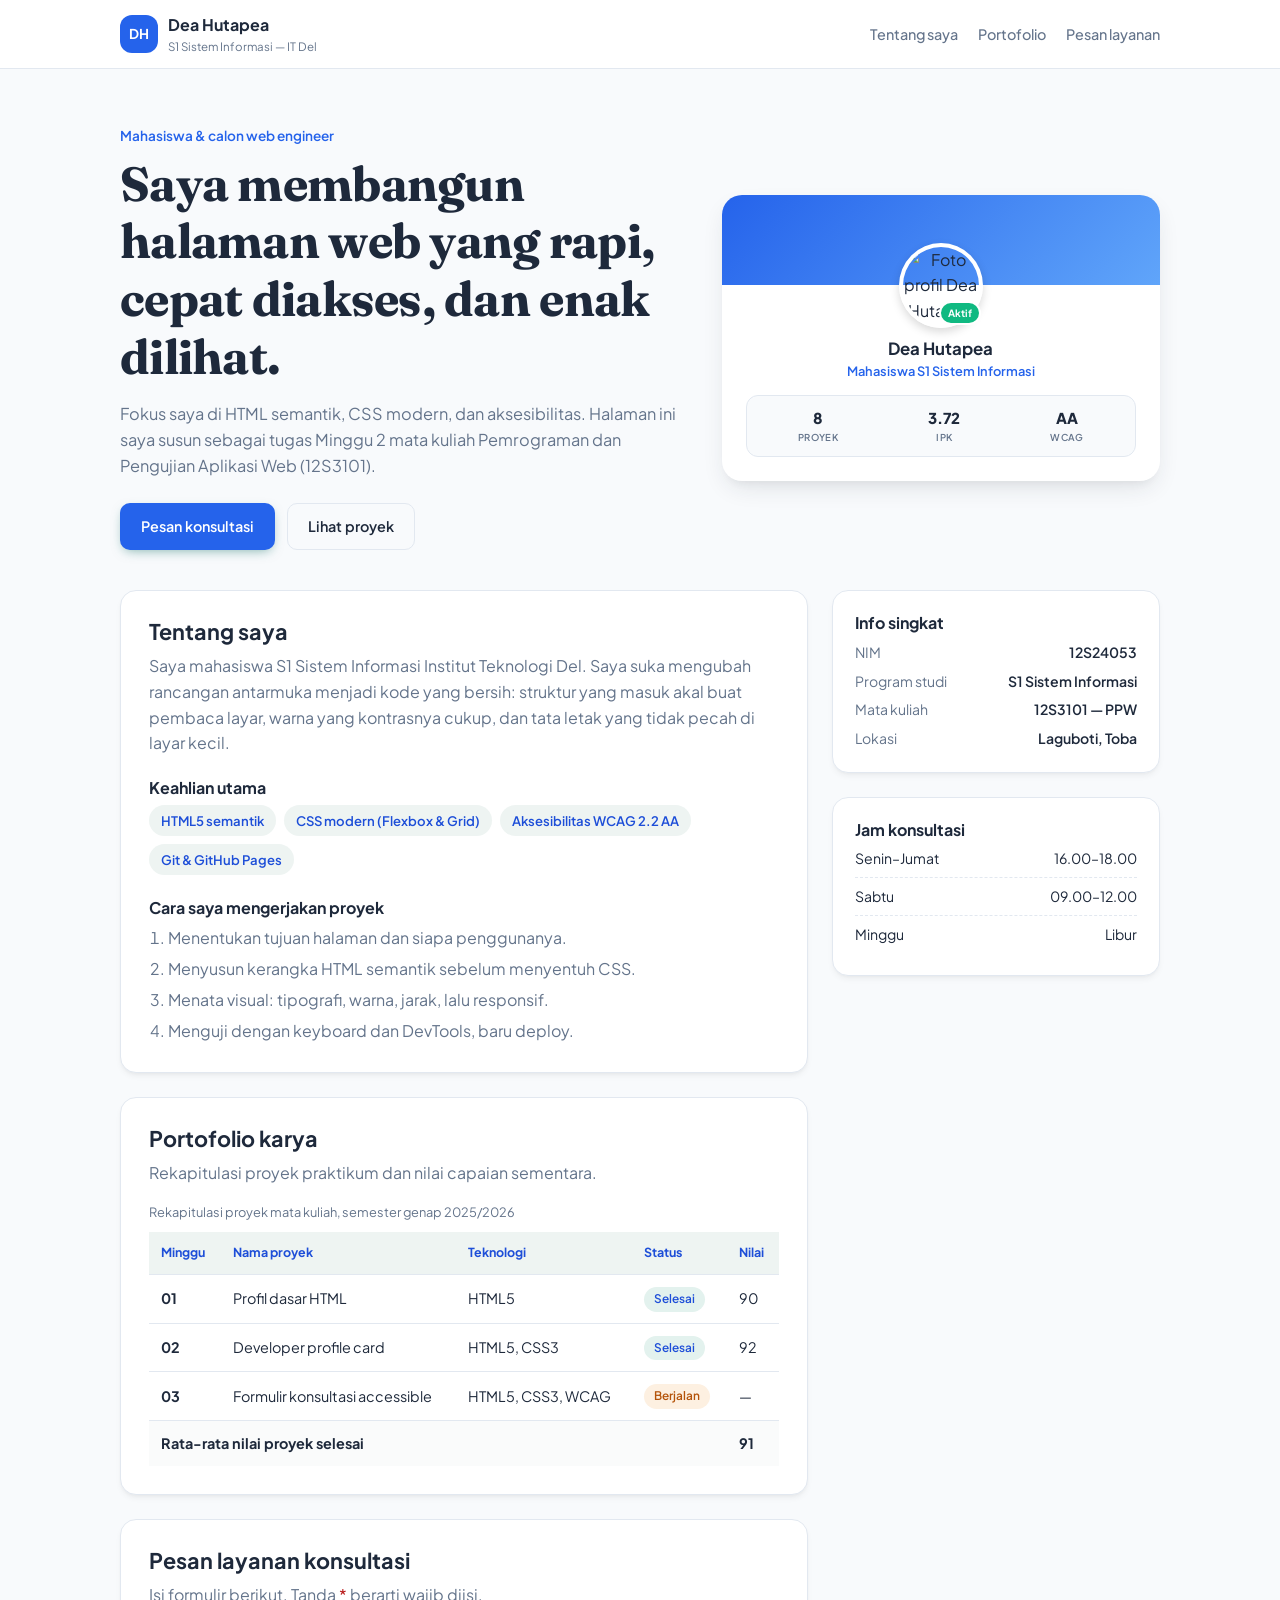
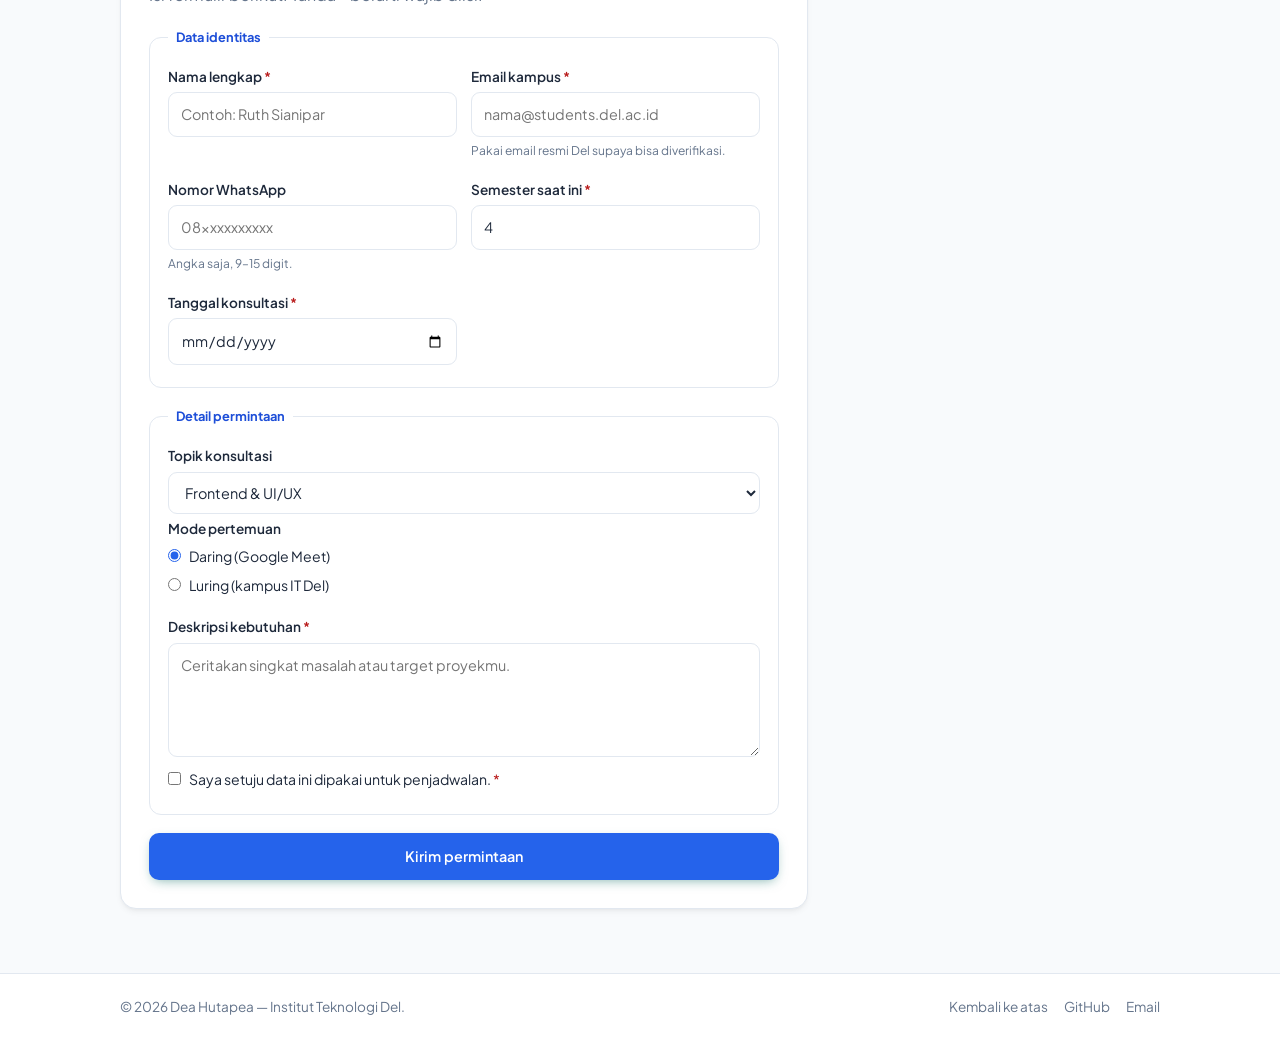
==== index.html @ b016f10c "feat: complete week 2 html5 and modern css assignment" ====
<!DOCTYPE html>
<html lang="id">
<head>
  <meta charset="UTF-8">
  <meta name="viewport" content="width=device-width, initial-scale=1.0">
  <title>Portofolio — [Nama Kamu] | Pemrograman & Pengujian Aplikasi Web</title>
  <meta name="description" content="Halaman portofolio akademik mahasiswa Institut Teknologi Del: profil, rekap proyek, keahlian, dan formulir pemesanan layanan konsultasi web.">
  <link rel="preconnect" href="https://fonts.googleapis.com">
  <link rel="preconnect" href="https://fonts.gstatic.com" crossorigin>
  <link rel="stylesheet" href="https://fonts.googleapis.com/css2?family=Fraunces:opsz,wght@9..144,600;9..144,700&family=Plus+Jakarta+Sans:wght@400;500;600;700&display=swap">
  <link rel="stylesheet" href="style.css">
</head>
<body>

  <!-- ============ HEADER: logo + navigasi ============ -->
  <header class="site-header">
    <div class="wrap header-inner">
      <a class="brand" href="#beranda">
        <span class="brand-mark" aria-hidden="true">DH</span>
        <span class="brand-text">
          <strong>Dea Hutapea</strong>
          <small>S1 Sistem Informasi — IT Del</small>
        </span>
      </a>

      <nav class="site-nav" aria-label="Navigasi utama">
        <ul>
          <li><a href="#tentang">Tentang saya</a></li>
          <li><a href="#portofolio">Portofolio</a></li>
          <li><a href="#layanan">Pesan layanan</a></li>
        </ul>
      </nav>
    </div>
  </header>

  <!-- ============ MAIN: hanya boleh ada satu di satu dokumen ============ -->
  <main id="beranda">

    <!-- ---------- Hero: teks + kartu profil (banner & avatar gaya Lab 1) ---------- -->
    <section class="hero wrap" aria-labelledby="judul-hero">
      <div class="hero-grid">

        <div class="hero-copy">
          <p class="hero-kicker">Mahasiswa &amp; calon web engineer</p>
          <h1 id="judul-hero">Saya membangun halaman web yang rapi, cepat diakses, dan enak dilihat.</h1>
          <p class="hero-lead">
            Fokus saya di HTML semantik, CSS modern, dan aksesibilitas. Halaman ini saya susun
            sebagai tugas Minggu 2 mata kuliah Pemrograman dan Pengujian Aplikasi Web (12S3101).
          </p>
          <div class="hero-actions">
            <a class="btn btn-primary" href="#layanan">Pesan konsultasi</a>
            <a class="btn btn-ghost" href="#portofolio">Lihat proyek</a>
          </div>
        </div>

        <article class="profile-card" aria-label="Kartu profil singkat">
          <div class="card-header-banner"></div>
          <div class="card-body">
            <div class="avatar-container">
              <img src="https://images.unsplash.com/photo-1534528741775-53994a69daeb?w=240&auto=format&fit=crop"
                   alt="Foto profil Dea Hutapea" class="avatar-img">
              <span class="status-badge">Aktif</span>
            </div>
            <h2 class="profile-name">Dea Hutapea</h2>
            <p class="profile-role">Mahasiswa S1 Sistem Informasi</p>

            <div class="profile-stats">
              <div class="stat-item"><span class="stat-val">8</span><span class="stat-lbl">Proyek</span></div>
              <div class="stat-item"><span class="stat-val">3.72</span><span class="stat-lbl">IPK</span></div>
              <div class="stat-item"><span class="stat-val">AA</span><span class="stat-lbl">WCAG</span></div>
            </div>
          </div>
        </article>

      </div>
    </section>

    <div class="wrap layout">

      <!-- kolom kiri: konten utama -->
      <div class="col-main">

        <!-- ---------- SECTION 1: Tentang saya ---------- -->
        <section id="tentang" class="card" aria-labelledby="judul-tentang">
          <h2 id="judul-tentang">Tentang saya</h2>
          <p>
            Saya mahasiswa S1 Sistem Informasi Institut Teknologi Del. Saya suka mengubah
            rancangan antarmuka menjadi kode yang bersih: struktur yang masuk akal buat
            pembaca layar, warna yang kontrasnya cukup, dan tata letak yang tidak pecah di layar kecil.
          </p>

          <!-- HTML List jenis 1: unordered list -->
          <h3>Keahlian utama</h3>
          <ul class="tag-list">
            <li>HTML5 semantik</li>
            <li>CSS modern (Flexbox &amp; Grid)</li>
            <li>Aksesibilitas WCAG 2.2 AA</li>
            <li>Git &amp; GitHub Pages</li>
          </ul>

          <!-- HTML List jenis 2: ordered list (urutan langkah = memang berurutan) -->
          <h3>Cara saya mengerjakan proyek</h3>
          <ol class="step-list">
            <li>Menentukan tujuan halaman dan siapa penggunanya.</li>
            <li>Menyusun kerangka HTML semantik sebelum menyentuh CSS.</li>
            <li>Menata visual: tipografi, warna, jarak, lalu responsif.</li>
            <li>Menguji dengan keyboard dan DevTools, baru deploy.</li>
          </ol>
        </section>

        <!-- ---------- SECTION 2: Portofolio + tabel semantik ---------- -->
        <section id="portofolio" class="card" aria-labelledby="judul-portofolio">
          <h2 id="judul-portofolio">Portofolio karya</h2>
          <p>Rekapitulasi proyek praktikum dan nilai capaian sementara.</p>

          <div class="table-scroll">
            <table class="data-table">
              <caption>Rekapitulasi proyek mata kuliah, semester genap 2025/2026</caption>

              <thead>
                <tr>
                  <th scope="col">Minggu</th>
                  <th scope="col">Nama proyek</th>
                  <th scope="col">Teknologi</th>
                  <th scope="col">Status</th>
                  <th scope="col">Nilai</th>
                </tr>
              </thead>

              <tbody>
                <tr>
                  <th scope="row">01</th>
                  <td>Profil dasar HTML</td>
                  <td>HTML5</td>
                  <td><span class="pill pill-done">Selesai</span></td>
                  <td>90</td>
                </tr>
                <tr>
                  <th scope="row">02</th>
                  <td>Developer profile card</td>
                  <td>HTML5, CSS3</td>
                  <td><span class="pill pill-done">Selesai</span></td>
                  <td>92</td>
                </tr>
                <tr>
                  <th scope="row">03</th>
                  <td>Formulir konsultasi accessible</td>
                  <td>HTML5, CSS3, WCAG</td>
                  <td><span class="pill pill-progress">Berjalan</span></td>
                  <td>—</td>
                </tr>
              </tbody>

              <tfoot>
                <tr>
                  <th scope="row" colspan="4">Rata-rata nilai proyek selesai</th>
                  <td>91</td>
                </tr>
              </tfoot>
            </table>
          </div>
        </section>

        <!-- ---------- SECTION 3: Formulir layanan ---------- -->
        <section id="layanan" class="card" aria-labelledby="judul-layanan">
          <h2 id="judul-layanan">Pesan layanan konsultasi</h2>
          <p>Isi formulir berikut. Tanda <span class="req">*</span> berarti wajib diisi.</p>

          <form class="custom-form" action="#" method="POST">

            <!-- FIELDSET 1 -->
            <fieldset class="form-fieldset">
              <legend class="form-legend">Data identitas</legend>

              <div class="form-grid">
                <!-- 1. text -->
                <div class="form-group">
                  <label class="form-label" for="nama">Nama lengkap <span class="req">*</span></label>
                  <input class="form-control" type="text" id="nama" name="nama" required
                         placeholder="Contoh: Ruth Sianipar">
                </div>

                <!-- 2. email -->
                <div class="form-group">
                  <label class="form-label" for="email">Email kampus <span class="req">*</span></label>
                  <input class="form-control" type="email" id="email" name="email" required
                         placeholder="nama@students.del.ac.id" aria-describedby="email-help">
                  <small class="form-help" id="email-help">Pakai email resmi Del supaya bisa diverifikasi.</small>
                </div>

                <!-- 3. tel -->
                <div class="form-group">
                  <label class="form-label" for="telepon">Nomor WhatsApp</label>
                  <input class="form-control" type="tel" id="telepon" name="telepon"
                         pattern="[0-9+ ]{9,15}" placeholder="08xxxxxxxxxx" aria-describedby="tel-help">
                  <small class="form-help" id="tel-help">Angka saja, 9–15 digit.</small>
                </div>

                <!-- 4. number -->
                <div class="form-group">
                  <label class="form-label" for="semester">Semester saat ini <span class="req">*</span></label>
                  <input class="form-control" type="number" id="semester" name="semester"
                         min="1" max="14" step="1" value="4" required>
                </div>

                <!-- 5. date -->
                <div class="form-group">
                  <label class="form-label" for="tanggal">Tanggal konsultasi <span class="req">*</span></label>
                  <input class="form-control" type="date" id="tanggal" name="tanggal" required>
                </div>
              </div>
            </fieldset>

            <!-- FIELDSET 2 -->
            <fieldset class="form-fieldset">
              <legend class="form-legend">Detail permintaan</legend>

              <!-- 6. select -->
              <div class="form-group">
                <label class="form-label" for="topik">Topik konsultasi</label>
                <select class="form-control" id="topik" name="topik">
                  <option value="frontend">Frontend &amp; UI/UX</option>
                  <option value="backend">Backend &amp; cloud</option>
                  <option value="testing">Pengujian aplikasi web</option>
                </select>
              </div>

              <!-- 7. radio (dikelompokkan dalam fieldset sendiri) -->
              <fieldset class="form-subgroup">
                <legend class="form-sublegend">Mode pertemuan</legend>
                <div class="choice">
                  <input type="radio" id="mode-online" name="mode" value="online" checked>
                  <label for="mode-online">Daring (Google Meet)</label>
                </div>
                <div class="choice">
                  <input type="radio" id="mode-offline" name="mode" value="offline">
                  <label for="mode-offline">Luring (kampus IT Del)</label>
                </div>
              </fieldset>

              <!-- 8. textarea -->
              <div class="form-group">
                <label class="form-label" for="pesan">Deskripsi kebutuhan <span class="req">*</span></label>
                <textarea class="form-control" id="pesan" name="pesan" rows="4" required
                          placeholder="Ceritakan singkat masalah atau target proyekmu."></textarea>
              </div>

              <!-- 9. checkbox -->
              <div class="choice">
                <input type="checkbox" id="setuju" name="setuju" required>
                <label for="setuju">Saya setuju data ini dipakai untuk penjadwalan. <span class="req">*</span></label>
              </div>
            </fieldset>

            <button class="btn btn-primary btn-block" type="submit">Kirim permintaan</button>
          </form>
        </section>
      </div>

      <!-- ---------- ASIDE: konten pelengkap ---------- -->
      <aside class="col-side" aria-labelledby="judul-aside">
        <div class="card side-card">
          <h2 id="judul-aside">Info singkat</h2>
          <dl class="fact-list">
            <dt>NIM</dt>
            <dd>12S24053</dd>
            <dt>Program studi</dt>
            <dd>S1 Sistem Informasi</dd>
            <dt>Mata kuliah</dt>
            <dd>12S3101 — PPW</dd>
            <dt>Lokasi</dt>
            <dd>Laguboti, Toba</dd>
          </dl>
        </div>

        <div class="card side-card">
          <h2>Jam konsultasi</h2>
          <ul class="hours">
            <li><span>Senin–Jumat</span> <span>16.00–18.00</span></li>
            <li><span>Sabtu</span> <span>09.00–12.00</span></li>
            <li><span>Minggu</span> <span>Libur</span></li>
          </ul>
        </div>
      </aside>
    </div>
  </main>

  <!-- ============ FOOTER ============ -->
  <footer class="site-footer">
    <div class="wrap footer-inner">
      <p>© 2026 Dea Hutapea — Institut Teknologi Del.</p>
      <nav aria-label="Navigasi footer">
        <ul>
          <li><a href="#beranda">Kembali ke atas</a></li>
          <li><a href="https://github.com/[username]">GitHub</a></li>
          <li><a href="mailto:nama@students.del.ac.id">Email</a></li>
        </ul>
      </nav>
    </div>
  </footer>

</body>
</html>
---- style.css ----
/* =========================================================
   1. UNIVERSAL RESET  (wajib menurut modul)
   ========================================================= */
*, *::before, *::after {
  box-sizing: border-box;
  margin: 0;
  padding: 0;
}

/* =========================================================
   2. DESIGN TOKEN — palet 60-30-10
   60% = permukaan netral, 30% = warna teks, 10% = aksen
   ========================================================= */
:root {
  /* Palet 60-30-10 persis contoh teori 3.5.2 modul */
  --bg:        #f8fafc;   /* 60% latar halaman (netral)     */
  --surface:   #ffffff;   /* 60% permukaan kartu            */
  --ink:       #1e293b;   /* 30% teks utama (abu-abu gelap) */
  --ink-soft:  #64748b;   /* teks sekunder                  */
  --line:      #e2e8f0;   /* garis pemisah                  */
  --accent:    #2563eb;   /* 10% aksen — biru elektrik       */
  --accent-dk: #1d4ed8;
  --success:   #10b981;   /* aksen kedua — zamrud, dipakai sedikit (badge) */
  --warn:      #b45309;

  --radius:   16px;       /* sesuai anjuran modul: 12–16px  */
  --shadow:   0 4px 6px -1px rgba(0, 0, 0, .05),
              0 2px 4px -2px rgba(0, 0, 0, .05);
  --shadow-hover: 0 12px 20px -3px rgba(0, 0, 0, .08);
}

/* =========================================================
   3. DASAR HALAMAN & TIPOGRAFI
   ========================================================= */
body {
  font-family: "Plus Jakarta Sans", -apple-system, BlinkMacSystemFont, "Segoe UI", Roboto, sans-serif;
  background-color: var(--bg);
  color: var(--ink);
  line-height: 1.6;
  -webkit-font-smoothing: antialiased;
}

h1, h2, h3 { line-height: 1.2; }

h1 {
  font-family: "Fraunces", Georgia, serif;
  font-size: clamp(1.9rem, 1.2rem + 2.6vw, 3rem);
  font-weight: 700;
  letter-spacing: -0.015em;
}

h2 { font-size: 1.35rem; margin-bottom: .5rem; }
h3 { font-size: 1rem;    margin: 1.4rem 0 .5rem; }

p { max-width: 65ch; color: var(--ink-soft); }

a { color: var(--accent); }

/* fokus keyboard harus selalu terlihat (aksesibilitas) */
:focus-visible {
  outline: 3px solid var(--accent);
  outline-offset: 2px;
}

.wrap {
  width: 100%;
  max-width: 1080px;
  margin-inline: auto;
  padding-inline: 20px;
}

/* =========================================================
   4. HEADER & NAVIGASI  (Flexbox)
   ========================================================= */
.site-header {
  position: sticky;
  top: 0;
  z-index: 10;
  background-color: rgba(255, 255, 255, .92);
  backdrop-filter: blur(8px);
  border-bottom: 1px solid var(--line);
}

.header-inner {
  display: flex;
  align-items: center;
  justify-content: space-between;
  gap: 1rem;
  flex-wrap: wrap;
  padding-block: 12px;
}

.brand {
  display: flex;
  align-items: center;
  gap: 10px;
  text-decoration: none;
  color: var(--ink);
}

.brand-mark {
  display: grid;
  place-items: center;
  width: 38px;
  height: 38px;
  border-radius: 12px;
  background-color: var(--accent);
  color: #fff;
  font-weight: 700;
  font-size: .85rem;
}

.brand-text { display: flex; flex-direction: column; }
.brand-text small { color: var(--ink-soft); font-size: .72rem; }

.site-nav ul {
  display: flex;
  gap: 1.25rem;
  list-style: none;
}

.site-nav a {
  text-decoration: none;
  color: var(--ink-soft);
  font-size: .9rem;
  font-weight: 500;
  padding-block: 4px;
  border-bottom: 2px solid transparent;
  transition: color .2s ease, border-color .2s ease;
}

.site-nav a:hover {
  color: var(--accent);
  border-bottom-color: var(--accent);
}

/* =========================================================
   5. HERO
   ========================================================= */
.hero { padding-block: 56px 40px; }

.hero-grid {
  display: grid;
  grid-template-columns: minmax(0, 1.3fr) minmax(0, 1fr);
  gap: 32px;
  align-items: center;
}

.hero-kicker {
  color: var(--accent);
  font-weight: 600;
  font-size: .85rem;
  margin-bottom: .5rem;
}

.hero-lead { margin-top: 1rem; font-size: 1.02rem; }

.hero-actions {
  display: flex;
  flex-wrap: wrap;
  gap: .75rem;
  margin-top: 1.5rem;
}

/* ---- Kartu profil: banner gradien + avatar (gaya Lab 1) ---- */
.profile-card {
  background-color: var(--surface);
  border-radius: 20px;
  overflow: hidden;
  box-shadow: 0 10px 25px -5px rgba(30, 41, 59, .12),
              0 8px 10px -6px rgba(0, 0, 0, .05);
  transition: transform .3s ease, box-shadow .3s ease;
}

.profile-card:hover {
  transform: translateY(-6px);
  box-shadow: 0 20px 30px -10px rgba(30, 41, 59, .18);
}

.card-header-banner {
  height: 90px;
  background: linear-gradient(135deg, var(--accent) 0%, #60a5fa 100%);
}

.card-body {
  padding: 0 24px 24px 24px;
  text-align: center;
  position: relative;
}

.avatar-container {
  position: relative;
  width: 84px;
  height: 84px;
  margin: -42px auto 12px auto;
}

.avatar-img {
  width: 100%;
  height: 100%;
  border-radius: 50%;
  border: 4px solid var(--surface);
  object-fit: cover;
  box-shadow: 0 4px 10px rgba(0, 0, 0, .15);
}

.status-badge {
  position: absolute;
  bottom: 2px;
  right: 2px;
  background-color: var(--success);
  color: #fff;
  font-size: 10px;
  font-weight: 700;
  padding: 2px 7px;
  border-radius: 12px;
  border: 2px solid var(--surface);
}

.profile-name {
  font-family: "Plus Jakarta Sans", sans-serif;
  font-size: 1.05rem;
  font-weight: 700;
  color: var(--ink);
  margin-bottom: 2px;
}

.profile-role {
  font-size: .8rem;
  color: var(--accent);
  font-weight: 600;
  margin-bottom: 14px;
}

.profile-stats {
  display: flex;
  justify-content: space-around;
  background-color: var(--bg);
  border: 1px solid var(--line);
  border-radius: 12px;
  padding: 10px 6px;
}

.stat-item { display: flex; flex-direction: column; }

.stat-val {
  font-size: 15px;
  font-weight: 800;
  color: var(--ink);
}

.stat-lbl {
  font-size: 9.5px;
  color: var(--ink-soft);
  text-transform: uppercase;
  font-weight: 600;
  letter-spacing: .04em;
}

/* =========================================================
   6. TATA LETAK 2 KOLOM  (CSS Grid)
   ========================================================= */
.layout {
  display: grid;
  grid-template-columns: minmax(0, 2.1fr) minmax(0, 1fr);
  gap: 24px;
  padding-bottom: 64px;
  align-items: start;
}

.col-main { display: grid; gap: 24px; }
.col-side { display: grid; gap: 24px; position: sticky; top: 84px; }

/* =========================================================
   7. KARTU
   ========================================================= */
.card {
  background-color: var(--surface);
  border: 1px solid var(--line);
  border-radius: var(--radius);
  box-shadow: var(--shadow);
  padding: 28px;
  transition: transform .2s ease, box-shadow .2s ease;
}

.card:hover {
  transform: translateY(-4px);
  box-shadow: var(--shadow-hover);
}

.side-card { padding: 22px; }
.side-card h2 { font-size: 1rem; }

/* =========================================================
   8. LIST
   ========================================================= */
.tag-list {
  display: flex;
  flex-wrap: wrap;
  gap: 8px;
  list-style: none;
}

.tag-list li {
  background-color: #eef4f2;
  color: var(--accent-dk);
  border-radius: 999px;
  padding: 5px 12px;
  font-size: .82rem;
  font-weight: 600;
}

.step-list {
  padding-left: 1.2rem;
  color: var(--ink-soft);
  display: grid;
  gap: .35rem;
}

.fact-list {
  display: grid;
  grid-template-columns: auto 1fr;
  gap: .4rem 1rem;
  font-size: .88rem;
}

.fact-list dt { color: var(--ink-soft); }
.fact-list dd { font-weight: 600; text-align: right; }

.hours {
  list-style: none;
  font-size: .88rem;
  display: grid;
  gap: .45rem;
}

.hours li {
  display: flex;
  justify-content: space-between;
  border-bottom: 1px dashed var(--line);
  padding-bottom: .45rem;
}

.hours li:last-child { border-bottom: 0; }

/* =========================================================
   9. TABEL
   ========================================================= */
.table-scroll { overflow-x: auto; margin-top: 1rem; }

.data-table {
  width: 100%;
  border-collapse: collapse;
  font-size: .9rem;
  min-width: 520px;
}

.data-table caption {
  caption-side: top;
  text-align: left;
  color: var(--ink-soft);
  font-size: .8rem;
  padding-bottom: .6rem;
}

.data-table th,
.data-table td {
  padding: 11px 12px;
  text-align: left;
  border-bottom: 1px solid var(--line);
}

.data-table thead th {
  background-color: #eef4f2;
  color: var(--accent-dk);
  font-size: .78rem;
  font-weight: 700;
}

.data-table tbody tr:hover { background-color: #f7faf9; }

.data-table tfoot th,
.data-table tfoot td {
  font-weight: 700;
  border-bottom: 0;
  background-color: #fafbfb;
}

.pill {
  display: inline-block;
  border-radius: 999px;
  padding: 3px 10px;
  font-size: .74rem;
  font-weight: 600;
}

.pill-done     { background-color: #e3f2ee; color: var(--accent-dk); }
.pill-progress { background-color: #fdf0e1; color: var(--warn); }

/* =========================================================
   10. FORMULIR
   ========================================================= */
.custom-form { margin-top: 1.2rem; }

.form-fieldset {
  border: 1px solid var(--line);
  border-radius: 12px;
  padding: 18px;
  margin-bottom: 18px;
}

.form-legend {
  font-size: .8rem;
  font-weight: 700;
  color: var(--accent-dk);
  padding-inline: 8px;
}

.form-grid {
  display: grid;
  grid-template-columns: repeat(auto-fit, minmax(210px, 1fr));
  gap: 14px;
}

.form-group { margin-bottom: 4px; }

.form-label {
  display: block;
  font-size: .85rem;
  font-weight: 600;
  margin-bottom: 5px;
}

.req { color: #b91c1c; }

.form-control {
  width: 100%;
  font: inherit;
  font-size: .9rem;
  padding: 10px 12px;
  color: var(--ink);
  background-color: #fff;
  border: 1.5px solid var(--line);
  border-radius: 9px;
  transition: border-color .2s ease, box-shadow .2s ease;
}

.form-control:focus {
  outline: none;
  border-color: var(--accent);
  box-shadow: 0 0 0 3.5px rgba(13, 107, 99, .18);
}

.form-help {
  display: block;
  font-size: .75rem;
  color: var(--ink-soft);
  margin-top: 4px;
}

.form-subgroup {
  border: 0;
  margin-bottom: 14px;
}

.form-sublegend {
  font-size: .85rem;
  font-weight: 600;
  margin-bottom: 6px;
}

.choice {
  display: flex;
  align-items: flex-start;
  gap: 8px;
  font-size: .88rem;
  margin-bottom: 6px;
}

.choice input { margin-top: 4px; accent-color: var(--accent); }

/* =========================================================
   11. TOMBOL
   ========================================================= */
.btn {
  display: inline-block;
  font: inherit;
  font-size: .9rem;
  font-weight: 600;
  text-decoration: none;
  text-align: center;
  padding: 11px 20px;
  border-radius: 10px;
  border: 1.5px solid transparent;
  cursor: pointer;
  transition: background-color .2s ease, box-shadow .2s ease, border-color .2s ease;
}

.btn-primary {
  background-color: var(--accent);
  color: #fff;
  box-shadow: 0 4px 12px -4px rgba(13, 107, 99, .55);
}

.btn-primary:hover { background-color: var(--accent-dk); }

.btn-ghost {
  background-color: transparent;
  color: var(--ink);
  border-color: var(--line);
}

.btn-ghost:hover { border-color: var(--accent); color: var(--accent); }

.btn-block { width: 100%; }

/* =========================================================
   12. FOOTER
   ========================================================= */
.site-footer {
  background-color: var(--surface);
  border-top: 1px solid var(--line);
  padding-block: 22px;
  font-size: .85rem;
  color: var(--ink-soft);
}

.footer-inner {
  display: flex;
  flex-wrap: wrap;
  justify-content: space-between;
  align-items: center;
  gap: 10px;
}

.footer-inner ul { display: flex; gap: 1rem; list-style: none; }
.footer-inner a { color: var(--ink-soft); text-decoration: none; }
.footer-inner a:hover { color: var(--accent); text-decoration: underline; }

/* =========================================================
   13. RESPONSIF — Media Queries (wajib menurut modul)
   ========================================================= */
@media (max-width: 768px) {
  .layout {
    grid-template-columns: 1fr;   /* kolom menumpuk ke bawah */
  }
  .hero-grid {
    grid-template-columns: 1fr;   /* kartu profil turun ke bawah teks */
  }
  .col-side { position: static; }
  .hero { padding-block: 40px 24px; }
  .card { padding: 20px; }
  .header-inner { justify-content: center; }
}

@media (max-width: 420px) {
  .hero-actions .btn { width: 100%; }
}

/* Hormati pengguna yang mematikan animasi */
@media (prefers-reduced-motion: reduce) {
  * { transition: none !important; }
}
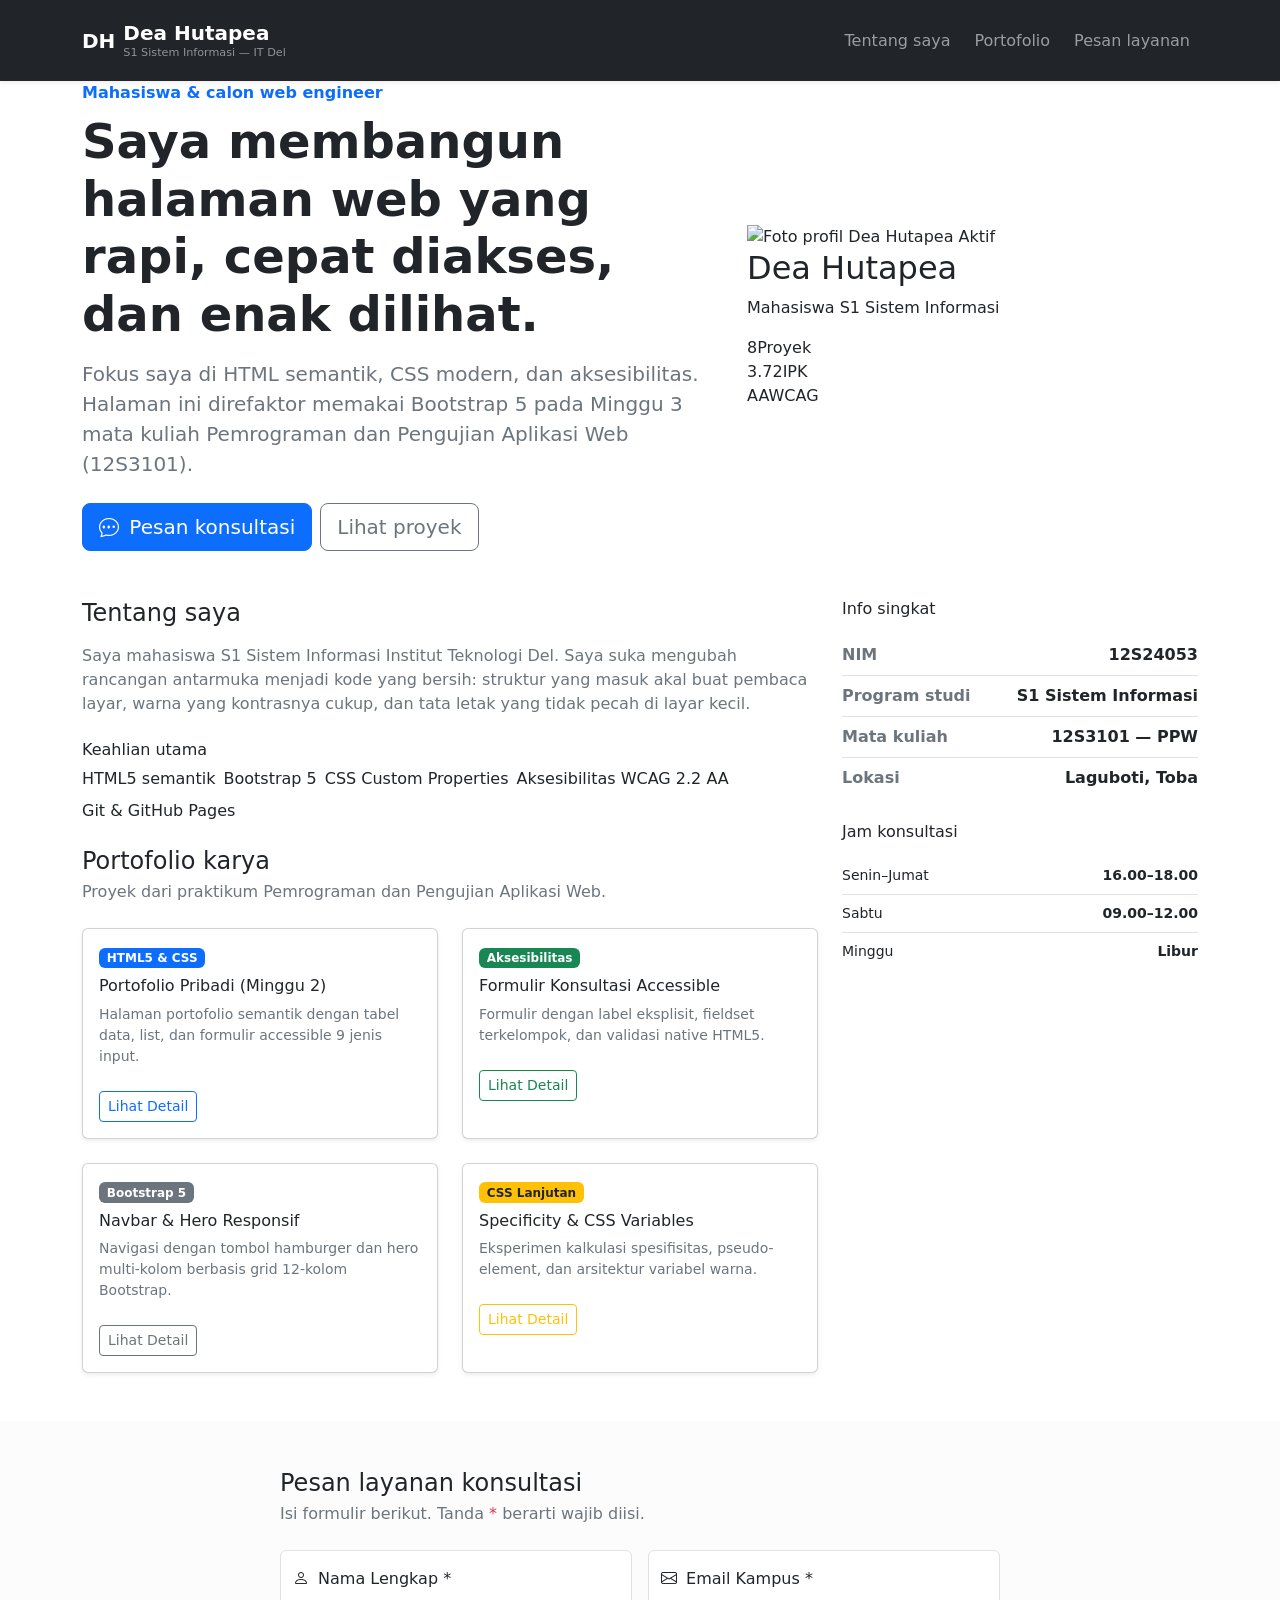
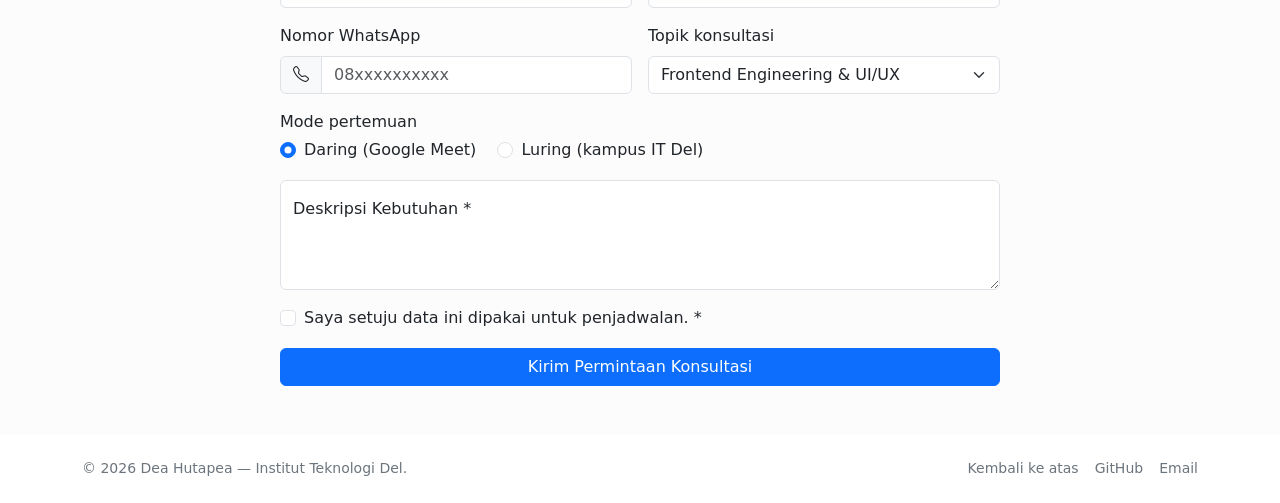
==== commit 55c0d892: "feat(week3): refactor portfolio to bootstrap 5 grid and modern components" ====
--- a/index.html
+++ b/index.html
@@ -3,301 +3,435 @@
 <head>
   <meta charset="UTF-8">
   <meta name="viewport" content="width=device-width, initial-scale=1.0">
-  <title>Portofolio — [Nama Kamu] | Pemrograman & Pengujian Aplikasi Web</title>
-  <meta name="description" content="Halaman portofolio akademik mahasiswa Institut Teknologi Del: profil, rekap proyek, keahlian, dan formulir pemesanan layanan konsultasi web.">
+  <title>Portofolio — Dea Hutapea | Pemrograman & Pengujian Aplikasi Web</title>
+  <meta name="description" content="Halaman portofolio akademik Dea Hutapea, direfaktor memakai Bootstrap 5 dan CSS kustom — profil, grid proyek dengan modal detail, dan formulir layanan modern.">
+
   <link rel="preconnect" href="https://fonts.googleapis.com">
   <link rel="preconnect" href="https://fonts.gstatic.com" crossorigin>
   <link rel="stylesheet" href="https://fonts.googleapis.com/css2?family=Fraunces:opsz,wght@9..144,600;9..144,700&family=Plus+Jakarta+Sans:wght@400;500;600;700&display=swap">
-  <link rel="stylesheet" href="style.css">
+
+  <!-- 1. Bootstrap 5.3 CSS via CDN (harus dimuat lebih dulu) -->
+  <link href="https://cdn.jsdelivr.net/npm/bootstrap@5.3.3/dist/css/bootstrap.min.css" rel="stylesheet">
+  <!-- 2. Bootstrap Icons -->
+  <link rel="stylesheet" href="https://cdn.jsdelivr.net/npm/bootstrap-icons@1.11.3/font/bootstrap-icons.css">
+  <!-- 3. Custom CSS SELALU terakhir, supaya bisa menimpa/melengkapi Bootstrap -->
+  <link rel="stylesheet" href="custom-style.css">
 </head>
 <body>
 
-  <!-- ============ HEADER: logo + navigasi ============ -->
-  <header class="site-header">
-    <div class="wrap header-inner">
-      <a class="brand" href="#beranda">
-        <span class="brand-mark" aria-hidden="true">DH</span>
-        <span class="brand-text">
-          <strong>Dea Hutapea</strong>
-          <small>S1 Sistem Informasi — IT Del</small>
-        </span>
-      </a>
-
-      <nav class="site-nav" aria-label="Navigasi utama">
-        <ul>
-          <li><a href="#tentang">Tentang saya</a></li>
-          <li><a href="#portofolio">Portofolio</a></li>
-          <li><a href="#layanan">Pesan layanan</a></li>
+  <!-- ============ HEADER: navbar responsif Bootstrap ============ -->
+  <header>
+    <nav class="navbar navbar-expand-lg navbar-dark bg-dark sticky-top shadow-sm py-3">
+      <div class="container">
+        <a class="navbar-brand d-flex align-items-center gap-2 fw-bold" href="#hero">
+          <span class="brand-mark">DH</span>
+          <span class="d-flex flex-column lh-sm">
+            Dea Hutapea
+            <small class="fw-normal text-white-50" style="font-size:.7rem;">S1 Sistem Informasi — IT Del</small>
+          </span>
+        </a>
+
+        <button class="navbar-toggler border-0" type="button"
+                data-bs-toggle="collapse" data-bs-target="#mainNavbar"
+                aria-controls="mainNavbar" aria-expanded="false" aria-label="Buka menu navigasi">
+          <span class="navbar-toggler-icon"></span>
+        </button>
+
+        <div class="collapse navbar-collapse" id="mainNavbar">
+          <ul class="navbar-nav ms-auto gap-lg-2">
+            <li class="nav-item"><a class="nav-link" href="#tentang">Tentang saya</a></li>
+            <li class="nav-item"><a class="nav-link" href="#portofolio">Portofolio</a></li>
+            <li class="nav-item"><a class="nav-link" href="#layanan">Pesan layanan</a></li>
+          </ul>
+        </div>
+      </div>
+    </nav>
+  </header>
+
+  <!-- ============ MAIN ============ -->
+  <main id="hero">
+
+    <!-- ---------- HERO SECTION ---------- -->
+    <section class="hero-section">
+      <div class="container">
+        <div class="row align-items-center gy-5">
+
+          <div class="col-lg-7">
+            <p class="text-primary fw-semibold mb-2">Mahasiswa &amp; calon web engineer</p>
+            <h1 class="display-5 fw-bold mb-3">Saya membangun halaman web yang rapi, cepat diakses, dan enak dilihat.</h1>
+            <p class="lead text-secondary mb-4">
+              Fokus saya di HTML semantik, CSS modern, dan aksesibilitas. Halaman ini direfaktor
+              memakai Bootstrap 5 pada Minggu 3 mata kuliah Pemrograman dan Pengujian Aplikasi Web (12S3101).
+            </p>
+            <div class="d-flex gap-2 flex-wrap">
+              <a href="#layanan" class="btn btn-primary btn-lg">
+                <i class="bi bi-chat-dots me-1"></i> Pesan konsultasi
+              </a>
+              <a href="#portofolio" class="btn btn-outline-secondary btn-lg">Lihat proyek</a>
+            </div>
+          </div>
+
+          <div class="col-lg-5">
+            <article class="profile-card">
+              <div class="card-header-banner"></div>
+              <div class="card-body-custom">
+                <div class="avatar-container">
+                  <img src="https://images.unsplash.com/photo-1534528741775-53994a69daeb?w=240&auto=format&fit=crop"
+                       alt="Foto profil Dea Hutapea" class="avatar-img">
+                  <span class="status-badge">Aktif</span>
+                </div>
+                <h2 class="profile-name">Dea Hutapea</h2>
+                <p class="profile-role">Mahasiswa S1 Sistem Informasi</p>
+                <div class="profile-stats">
+                  <div class="stat-item"><span class="stat-val">8</span><span class="stat-lbl">Proyek</span></div>
+                  <div class="stat-item"><span class="stat-val">3.72</span><span class="stat-lbl">IPK</span></div>
+                  <div class="stat-item"><span class="stat-val">AA</span><span class="stat-lbl">WCAG</span></div>
+                </div>
+              </div>
+            </article>
+          </div>
+
+        </div>
+      </div>
+    </section>
+
+    <div class="container py-5">
+      <div class="row g-4">
+
+        <!-- kolom kiri: konten utama -->
+        <div class="col-lg-8">
+
+          <!-- ---------- TENTANG SAYA ---------- -->
+          <section id="tentang" class="content-card mb-4" aria-labelledby="judul-tentang">
+            <h2 id="judul-tentang" class="h4 mb-3">Tentang saya</h2>
+            <p class="text-secondary">
+              Saya mahasiswa S1 Sistem Informasi Institut Teknologi Del. Saya suka mengubah rancangan
+              antarmuka menjadi kode yang bersih: struktur yang masuk akal buat pembaca layar, warna yang
+              kontrasnya cukup, dan tata letak yang tidak pecah di layar kecil.
+            </p>
+
+            <h3 class="h6 mt-4 mb-2">Keahlian utama</h3>
+            <ul class="tag-list list-unstyled d-flex flex-wrap gap-2 mb-0">
+              <li class="tag-pill">HTML5 semantik</li>
+              <li class="tag-pill">Bootstrap 5</li>
+              <li class="tag-pill">CSS Custom Properties</li>
+              <li class="tag-pill">Aksesibilitas WCAG 2.2 AA</li>
+              <li class="tag-pill">Git &amp; GitHub Pages</li>
+            </ul>
+          </section>
+
+          <!-- ---------- PORTOFOLIO: GRID KARTU + MODAL ---------- -->
+          <section id="portofolio" class="content-card" aria-labelledby="judul-portofolio">
+            <h2 id="judul-portofolio" class="h4 mb-1">Portofolio karya</h2>
+            <p class="text-secondary mb-4">Proyek dari praktikum Pemrograman dan Pengujian Aplikasi Web.</p>
+
+            <div class="row row-cols-1 row-cols-md-2 row-cols-lg-2 g-4">
+
+              <!-- Kartu 1 -->
+              <div class="col">
+                <div class="card project-card h-100 shadow-sm">
+                  <div class="card-banner banner-blue"></div>
+                  <div class="card-body">
+                    <span class="badge text-bg-primary mb-2">HTML5 &amp; CSS</span>
+                    <h3 class="h6 card-title">Portofolio Pribadi (Minggu 2)</h3>
+                    <p class="card-text text-secondary small">
+                      Halaman portofolio semantik dengan tabel data, list, dan formulir accessible 9 jenis input.
+                    </p>
+                    <button type="button" class="btn btn-outline-primary btn-sm mt-2"
+                            data-bs-toggle="modal" data-bs-target="#modalProyek1">
+                      Lihat Detail
+                    </button>
+                  </div>
+                </div>
+              </div>
+
+              <!-- Kartu 2 -->
+              <div class="col">
+                <div class="card project-card h-100 shadow-sm">
+                  <div class="card-banner banner-emerald"></div>
+                  <div class="card-body">
+                    <span class="badge text-bg-success mb-2">Aksesibilitas</span>
+                    <h3 class="h6 card-title">Formulir Konsultasi Accessible</h3>
+                    <p class="card-text text-secondary small">
+                      Formulir dengan label eksplisit, fieldset terkelompok, dan validasi native HTML5.
+                    </p>
+                    <button type="button" class="btn btn-outline-success btn-sm mt-2"
+                            data-bs-toggle="modal" data-bs-target="#modalProyek2">
+                      Lihat Detail
+                    </button>
+                  </div>
+                </div>
+              </div>
+
+              <!-- Kartu 3 -->
+              <div class="col">
+                <div class="card project-card h-100 shadow-sm">
+                  <div class="card-banner banner-indigo"></div>
+                  <div class="card-body">
+                    <span class="badge text-bg-secondary mb-2">Bootstrap 5</span>
+                    <h3 class="h6 card-title">Navbar &amp; Hero Responsif</h3>
+                    <p class="card-text text-secondary small">
+                      Navigasi dengan tombol hamburger dan hero multi-kolom berbasis grid 12-kolom Bootstrap.
+                    </p>
+                    <button type="button" class="btn btn-outline-secondary btn-sm mt-2"
+                            data-bs-toggle="modal" data-bs-target="#modalProyek3">
+                      Lihat Detail
+                    </button>
+                  </div>
+                </div>
+              </div>
+
+              <!-- Kartu 4 -->
+              <div class="col">
+                <div class="card project-card h-100 shadow-sm">
+                  <div class="card-banner banner-amber"></div>
+                  <div class="card-body">
+                    <span class="badge text-bg-warning text-dark mb-2">CSS Lanjutan</span>
+                    <h3 class="h6 card-title">Specificity &amp; CSS Variables</h3>
+                    <p class="card-text text-secondary small">
+                      Eksperimen kalkulasi spesifisitas, pseudo-element, dan arsitektur variabel warna.
+                    </p>
+                    <button type="button" class="btn btn-outline-warning btn-sm mt-2"
+                            data-bs-toggle="modal" data-bs-target="#modalProyek4">
+                      Lihat Detail
+                    </button>
+                  </div>
+                </div>
+              </div>
+
+            </div>
+          </section>
+
+        </div>
+
+        <!-- ---------- ASIDE ---------- -->
+        <aside class="col-lg-4">
+          <div class="content-card mb-4">
+            <h2 class="h6 mb-3">Info singkat</h2>
+            <dl class="fact-list mb-0">
+              <div class="d-flex justify-content-between border-bottom py-2">
+                <dt class="text-secondary">NIM</dt><dd class="fw-semibold mb-0">12S24053</dd>
+              </div>
+              <div class="d-flex justify-content-between border-bottom py-2">
+                <dt class="text-secondary">Program studi</dt><dd class="fw-semibold mb-0">S1 Sistem Informasi</dd>
+              </div>
+              <div class="d-flex justify-content-between border-bottom py-2">
+                <dt class="text-secondary">Mata kuliah</dt><dd class="fw-semibold mb-0">12S3101 — PPW</dd>
+              </div>
+              <div class="d-flex justify-content-between py-2">
+                <dt class="text-secondary">Lokasi</dt><dd class="fw-semibold mb-0">Laguboti, Toba</dd>
+              </div>
+            </dl>
+          </div>
+
+          <div class="content-card">
+            <h2 class="h6 mb-3">Jam konsultasi</h2>
+            <ul class="list-unstyled mb-0 small">
+              <li class="d-flex justify-content-between border-bottom py-2">
+                <span>Senin–Jumat</span><span class="fw-semibold">16.00–18.00</span>
+              </li>
+              <li class="d-flex justify-content-between border-bottom py-2">
+                <span>Sabtu</span><span class="fw-semibold">09.00–12.00</span>
+              </li>
+              <li class="d-flex justify-content-between py-2">
+                <span>Minggu</span><span class="fw-semibold">Libur</span>
+              </li>
+            </ul>
+          </div>
+        </aside>
+
+      </div>
+    </div>
+
+    <!-- ---------- FORMULIR LAYANAN (Bootstrap floating labels) ---------- -->
+    <section id="layanan" class="py-5 bg-light-subtle" aria-labelledby="judul-layanan">
+      <div class="container">
+        <div class="content-card mx-auto" style="max-width: 720px;">
+          <h2 id="judul-layanan" class="h4 mb-1">Pesan layanan konsultasi</h2>
+          <p class="text-secondary mb-4">Isi formulir berikut. Tanda <span class="text-danger">*</span> berarti wajib diisi.</p>
+
+          <form class="row g-3 needs-validation" novalidate>
+
+            <div class="col-md-6">
+              <div class="form-floating">
+                <input type="text" class="form-control" id="nama" placeholder="Nama" required>
+                <label for="nama"><i class="bi bi-person me-1"></i> Nama Lengkap *</label>
+                <div class="invalid-feedback">Nama wajib diisi.</div>
+              </div>
+            </div>
+
+            <div class="col-md-6">
+              <div class="form-floating">
+                <input type="email" class="form-control" id="email" placeholder="nama@del.ac.id" required>
+                <label for="email"><i class="bi bi-envelope me-1"></i> Email Kampus *</label>
+                <div class="invalid-feedback">Alamat email valid wajib disertakan.</div>
+              </div>
+            </div>
+
+            <div class="col-md-6">
+              <label for="telepon" class="form-label">Nomor WhatsApp</label>
+              <div class="input-group">
+                <span class="input-group-text"><i class="bi bi-telephone"></i></span>
+                <input type="tel" class="form-control" id="telepon" name="telepon"
+                       pattern="[0-9+ ]{9,15}" placeholder="08xxxxxxxxxx">
+              </div>
+            </div>
+
+            <div class="col-md-6">
+              <label for="topik" class="form-label">Topik konsultasi</label>
+              <select class="form-select" id="topik" name="topik">
+                <option value="frontend">Frontend Engineering &amp; UI/UX</option>
+                <option value="backend">Backend &amp; Cloud Architecture</option>
+                <option value="testing">Web Quality Assurance &amp; Testing</option>
+              </select>
+            </div>
+
+            <div class="col-12">
+              <label class="form-label d-block mb-1">Mode pertemuan</label>
+              <div class="form-check form-check-inline">
+                <input class="form-check-input" type="radio" name="mode" id="mode-online" value="online" checked>
+                <label class="form-check-label" for="mode-online">Daring (Google Meet)</label>
+              </div>
+              <div class="form-check form-check-inline">
+                <input class="form-check-input" type="radio" name="mode" id="mode-offline" value="offline">
+                <label class="form-check-label" for="mode-offline">Luring (kampus IT Del)</label>
+              </div>
+            </div>
+
+            <div class="col-12">
+              <div class="form-floating">
+                <textarea class="form-control" id="pesan" style="height: 110px" required
+                          placeholder="Deskripsi kebutuhan"></textarea>
+                <label for="pesan">Deskripsi Kebutuhan *</label>
+                <div class="invalid-feedback">Deskripsi tidak boleh kosong.</div>
+              </div>
+            </div>
+
+            <div class="col-12">
+              <div class="form-check">
+                <input class="form-check-input" type="checkbox" id="setuju" required>
+                <label class="form-check-label" for="setuju">
+                  Saya setuju data ini dipakai untuk penjadwalan. *
+                </label>
+                <div class="invalid-feedback">Kamu harus menyetujui ini sebelum mengirim.</div>
+              </div>
+            </div>
+
+            <div class="col-12">
+              <button class="btn btn-primary w-100" type="submit">Kirim Permintaan Konsultasi</button>
+            </div>
+          </form>
+        </div>
+      </div>
+    </section>
+
+  </main>
+
+  <!-- ============ MODALS DETAIL PROYEK ============ -->
+  <div class="modal fade" id="modalProyek1" tabindex="-1" aria-labelledby="modalProyek1Label" aria-hidden="true">
+    <div class="modal-dialog modal-dialog-centered">
+      <div class="modal-content">
+        <div class="modal-header">
+          <h3 class="modal-title h5" id="modalProyek1Label">Portofolio Pribadi (Minggu 2)</h3>
+          <button type="button" class="btn-close" data-bs-dismiss="modal" aria-label="Tutup"></button>
+        </div>
+        <div class="modal-body">
+          <p>Dibangun memakai HTML5 semantik penuh: header, nav, main, tiga section, aside, footer.</p>
+          <ul class="mb-0">
+            <li>Tabel data dengan caption, thead, tbody, tfoot, dan atribut scope</li>
+            <li>Dua jenis list — ordered dan unordered</li>
+            <li>Formulir 9 jenis input dengan label accessible</li>
+          </ul>
+        </div>
+        <div class="modal-footer">
+          <button type="button" class="btn btn-secondary" data-bs-dismiss="modal">Tutup</button>
+        </div>
+      </div>
+    </div>
+  </div>
+
+  <div class="modal fade" id="modalProyek2" tabindex="-1" aria-labelledby="modalProyek2Label" aria-hidden="true">
+    <div class="modal-dialog modal-dialog-centered">
+      <div class="modal-content">
+        <div class="modal-header">
+          <h3 class="modal-title h5" id="modalProyek2Label">Formulir Konsultasi Accessible</h3>
+          <button type="button" class="btn-close" data-bs-dismiss="modal" aria-label="Tutup"></button>
+        </div>
+        <div class="modal-body">
+          <p>Formulir dikelompokkan dengan fieldset dan legend, setiap input berpasangan label <code>for</code>/<code>id</code>, dan validasi native lewat atribut <code>required</code> serta <code>aria-describedby</code>.</p>
+        </div>
+        <div class="modal-footer">
+          <button type="button" class="btn btn-secondary" data-bs-dismiss="modal">Tutup</button>
+        </div>
+      </div>
+    </div>
+  </div>
+
+  <div class="modal fade" id="modalProyek3" tabindex="-1" aria-labelledby="modalProyek3Label" aria-hidden="true">
+    <div class="modal-dialog modal-dialog-centered">
+      <div class="modal-content">
+        <div class="modal-header">
+          <h3 class="modal-title h5" id="modalProyek3Label">Navbar &amp; Hero Responsif</h3>
+          <button type="button" class="btn-close" data-bs-dismiss="modal" aria-label="Tutup"></button>
+        </div>
+        <div class="modal-body">
+          <p>Navbar Bootstrap dengan breakpoint <code>lg</code> (992px) — di bawah lebar itu menu otomatis berubah jadi tombol hamburger yang bisa dibuka-tutup tanpa error console.</p>
+        </div>
+        <div class="modal-footer">
+          <button type="button" class="btn btn-secondary" data-bs-dismiss="modal">Tutup</button>
+        </div>
+      </div>
+    </div>
+  </div>
+
+  <div class="modal fade" id="modalProyek4" tabindex="-1" aria-labelledby="modalProyek4Label" aria-hidden="true">
+    <div class="modal-dialog modal-dialog-centered">
+      <div class="modal-content">
+        <div class="modal-header">
+          <h3 class="modal-title h5" id="modalProyek4Label">Specificity &amp; CSS Variables</h3>
+          <button type="button" class="btn-close" data-bs-dismiss="modal" aria-label="Tutup"></button>
+        </div>
+        <div class="modal-body">
+          <p>Demo perhitungan skor spesifisitas (inline, id, class, element), pseudo-element <code>::before</code> untuk mikro-interaksi, dan variabel CSS di <code>:root</code> untuk tema warna terpusat.</p>
+        </div>
+        <div class="modal-footer">
+          <button type="button" class="btn btn-secondary" data-bs-dismiss="modal">Tutup</button>
+        </div>
+      </div>
+    </div>
+  </div>
+
+  <!-- ============ FOOTER ============ -->
+  <footer class="site-footer py-4">
+    <div class="container d-flex flex-wrap justify-content-between align-items-center gap-2">
+      <p class="mb-0 text-secondary small">© 2026 Dea Hutapea — Institut Teknologi Del.</p>
+      <nav aria-label="Navigasi footer">
+        <ul class="list-unstyled d-flex gap-3 mb-0 small">
+          <li><a href="#hero" class="link-secondary text-decoration-none">Kembali ke atas</a></li>
+          <li><a href="https://github.com/DeaHutapea" class="link-secondary text-decoration-none">GitHub</a></li>
+          <li><a href="mailto:nama@students.del.ac.id" class="link-secondary text-decoration-none">Email</a></li>
         </ul>
       </nav>
     </div>
-  </header>
-
-  <!-- ============ MAIN: hanya boleh ada satu di satu dokumen ============ -->
-  <main id="beranda">
-
-    <!-- ---------- Hero: teks + kartu profil (banner & avatar gaya Lab 1) ---------- -->
-    <section class="hero wrap" aria-labelledby="judul-hero">
-      <div class="hero-grid">
-
-        <div class="hero-copy">
-          <p class="hero-kicker">Mahasiswa &amp; calon web engineer</p>
-          <h1 id="judul-hero">Saya membangun halaman web yang rapi, cepat diakses, dan enak dilihat.</h1>
-          <p class="hero-lead">
-            Fokus saya di HTML semantik, CSS modern, dan aksesibilitas. Halaman ini saya susun
-            sebagai tugas Minggu 2 mata kuliah Pemrograman dan Pengujian Aplikasi Web (12S3101).
-          </p>
-          <div class="hero-actions">
-            <a class="btn btn-primary" href="#layanan">Pesan konsultasi</a>
-            <a class="btn btn-ghost" href="#portofolio">Lihat proyek</a>
-          </div>
-        </div>
-
-        <article class="profile-card" aria-label="Kartu profil singkat">
-          <div class="card-header-banner"></div>
-          <div class="card-body">
-            <div class="avatar-container">
-              <img src="https://images.unsplash.com/photo-1534528741775-53994a69daeb?w=240&auto=format&fit=crop"
-                   alt="Foto profil Dea Hutapea" class="avatar-img">
-              <span class="status-badge">Aktif</span>
-            </div>
-            <h2 class="profile-name">Dea Hutapea</h2>
-            <p class="profile-role">Mahasiswa S1 Sistem Informasi</p>
-
-            <div class="profile-stats">
-              <div class="stat-item"><span class="stat-val">8</span><span class="stat-lbl">Proyek</span></div>
-              <div class="stat-item"><span class="stat-val">3.72</span><span class="stat-lbl">IPK</span></div>
-              <div class="stat-item"><span class="stat-val">AA</span><span class="stat-lbl">WCAG</span></div>
-            </div>
-          </div>
-        </article>
-
-      </div>
-    </section>
-
-    <div class="wrap layout">
-
-      <!-- kolom kiri: konten utama -->
-      <div class="col-main">
-
-        <!-- ---------- SECTION 1: Tentang saya ---------- -->
-        <section id="tentang" class="card" aria-labelledby="judul-tentang">
-          <h2 id="judul-tentang">Tentang saya</h2>
-          <p>
-            Saya mahasiswa S1 Sistem Informasi Institut Teknologi Del. Saya suka mengubah
-            rancangan antarmuka menjadi kode yang bersih: struktur yang masuk akal buat
-            pembaca layar, warna yang kontrasnya cukup, dan tata letak yang tidak pecah di layar kecil.
-          </p>
-
-          <!-- HTML List jenis 1: unordered list -->
-          <h3>Keahlian utama</h3>
-          <ul class="tag-list">
-            <li>HTML5 semantik</li>
-            <li>CSS modern (Flexbox &amp; Grid)</li>
-            <li>Aksesibilitas WCAG 2.2 AA</li>
-            <li>Git &amp; GitHub Pages</li>
-          </ul>
-
-          <!-- HTML List jenis 2: ordered list (urutan langkah = memang berurutan) -->
-          <h3>Cara saya mengerjakan proyek</h3>
-          <ol class="step-list">
-            <li>Menentukan tujuan halaman dan siapa penggunanya.</li>
-            <li>Menyusun kerangka HTML semantik sebelum menyentuh CSS.</li>
-            <li>Menata visual: tipografi, warna, jarak, lalu responsif.</li>
-            <li>Menguji dengan keyboard dan DevTools, baru deploy.</li>
-          </ol>
-        </section>
-
-        <!-- ---------- SECTION 2: Portofolio + tabel semantik ---------- -->
-        <section id="portofolio" class="card" aria-labelledby="judul-portofolio">
-          <h2 id="judul-portofolio">Portofolio karya</h2>
-          <p>Rekapitulasi proyek praktikum dan nilai capaian sementara.</p>
-
-          <div class="table-scroll">
-            <table class="data-table">
-              <caption>Rekapitulasi proyek mata kuliah, semester genap 2025/2026</caption>
-
-              <thead>
-                <tr>
-                  <th scope="col">Minggu</th>
-                  <th scope="col">Nama proyek</th>
-                  <th scope="col">Teknologi</th>
-                  <th scope="col">Status</th>
-                  <th scope="col">Nilai</th>
-                </tr>
-              </thead>
-
-              <tbody>
-                <tr>
-                  <th scope="row">01</th>
-                  <td>Profil dasar HTML</td>
-                  <td>HTML5</td>
-                  <td><span class="pill pill-done">Selesai</span></td>
-                  <td>90</td>
-                </tr>
-                <tr>
-                  <th scope="row">02</th>
-                  <td>Developer profile card</td>
-                  <td>HTML5, CSS3</td>
-                  <td><span class="pill pill-done">Selesai</span></td>
-                  <td>92</td>
-                </tr>
-                <tr>
-                  <th scope="row">03</th>
-                  <td>Formulir konsultasi accessible</td>
-                  <td>HTML5, CSS3, WCAG</td>
-                  <td><span class="pill pill-progress">Berjalan</span></td>
-                  <td>—</td>
-                </tr>
-              </tbody>
-
-              <tfoot>
-                <tr>
-                  <th scope="row" colspan="4">Rata-rata nilai proyek selesai</th>
-                  <td>91</td>
-                </tr>
-              </tfoot>
-            </table>
-          </div>
-        </section>
-
-        <!-- ---------- SECTION 3: Formulir layanan ---------- -->
-        <section id="layanan" class="card" aria-labelledby="judul-layanan">
-          <h2 id="judul-layanan">Pesan layanan konsultasi</h2>
-          <p>Isi formulir berikut. Tanda <span class="req">*</span> berarti wajib diisi.</p>
-
-          <form class="custom-form" action="#" method="POST">
-
-            <!-- FIELDSET 1 -->
-            <fieldset class="form-fieldset">
-              <legend class="form-legend">Data identitas</legend>
-
-              <div class="form-grid">
-                <!-- 1. text -->
-                <div class="form-group">
-                  <label class="form-label" for="nama">Nama lengkap <span class="req">*</span></label>
-                  <input class="form-control" type="text" id="nama" name="nama" required
-                         placeholder="Contoh: Ruth Sianipar">
-                </div>
-
-                <!-- 2. email -->
-                <div class="form-group">
-                  <label class="form-label" for="email">Email kampus <span class="req">*</span></label>
-                  <input class="form-control" type="email" id="email" name="email" required
-                         placeholder="nama@students.del.ac.id" aria-describedby="email-help">
-                  <small class="form-help" id="email-help">Pakai email resmi Del supaya bisa diverifikasi.</small>
-                </div>
-
-                <!-- 3. tel -->
-                <div class="form-group">
-                  <label class="form-label" for="telepon">Nomor WhatsApp</label>
-                  <input class="form-control" type="tel" id="telepon" name="telepon"
-                         pattern="[0-9+ ]{9,15}" placeholder="08xxxxxxxxxx" aria-describedby="tel-help">
-                  <small class="form-help" id="tel-help">Angka saja, 9–15 digit.</small>
-                </div>
-
-                <!-- 4. number -->
-                <div class="form-group">
-                  <label class="form-label" for="semester">Semester saat ini <span class="req">*</span></label>
-                  <input class="form-control" type="number" id="semester" name="semester"
-                         min="1" max="14" step="1" value="4" required>
-                </div>
-
-                <!-- 5. date -->
-                <div class="form-group">
-                  <label class="form-label" for="tanggal">Tanggal konsultasi <span class="req">*</span></label>
-                  <input class="form-control" type="date" id="tanggal" name="tanggal" required>
-                </div>
-              </div>
-            </fieldset>
-
-            <!-- FIELDSET 2 -->
-            <fieldset class="form-fieldset">
-              <legend class="form-legend">Detail permintaan</legend>
-
-              <!-- 6. select -->
-              <div class="form-group">
-                <label class="form-label" for="topik">Topik konsultasi</label>
-                <select class="form-control" id="topik" name="topik">
-                  <option value="frontend">Frontend &amp; UI/UX</option>
-                  <option value="backend">Backend &amp; cloud</option>
-                  <option value="testing">Pengujian aplikasi web</option>
-                </select>
-              </div>
-
-              <!-- 7. radio (dikelompokkan dalam fieldset sendiri) -->
-              <fieldset class="form-subgroup">
-                <legend class="form-sublegend">Mode pertemuan</legend>
-                <div class="choice">
-                  <input type="radio" id="mode-online" name="mode" value="online" checked>
-                  <label for="mode-online">Daring (Google Meet)</label>
-                </div>
-                <div class="choice">
-                  <input type="radio" id="mode-offline" name="mode" value="offline">
-                  <label for="mode-offline">Luring (kampus IT Del)</label>
-                </div>
-              </fieldset>
-
-              <!-- 8. textarea -->
-              <div class="form-group">
-                <label class="form-label" for="pesan">Deskripsi kebutuhan <span class="req">*</span></label>
-                <textarea class="form-control" id="pesan" name="pesan" rows="4" required
-                          placeholder="Ceritakan singkat masalah atau target proyekmu."></textarea>
-              </div>
-
-              <!-- 9. checkbox -->
-              <div class="choice">
-                <input type="checkbox" id="setuju" name="setuju" required>
-                <label for="setuju">Saya setuju data ini dipakai untuk penjadwalan. <span class="req">*</span></label>
-              </div>
-            </fieldset>
-
-            <button class="btn btn-primary btn-block" type="submit">Kirim permintaan</button>
-          </form>
-        </section>
-      </div>
-
-      <!-- ---------- ASIDE: konten pelengkap ---------- -->
-      <aside class="col-side" aria-labelledby="judul-aside">
-        <div class="card side-card">
-          <h2 id="judul-aside">Info singkat</h2>
-          <dl class="fact-list">
-            <dt>NIM</dt>
-            <dd>12S24053</dd>
-            <dt>Program studi</dt>
-            <dd>S1 Sistem Informasi</dd>
-            <dt>Mata kuliah</dt>
-            <dd>12S3101 — PPW</dd>
-            <dt>Lokasi</dt>
-            <dd>Laguboti, Toba</dd>
-          </dl>
-        </div>
-
-        <div class="card side-card">
-          <h2>Jam konsultasi</h2>
-          <ul class="hours">
-            <li><span>Senin–Jumat</span> <span>16.00–18.00</span></li>
-            <li><span>Sabtu</span> <span>09.00–12.00</span></li>
-            <li><span>Minggu</span> <span>Libur</span></li>
-          </ul>
-        </div>
-      </aside>
-    </div>
-  </main>
-
-  <!-- ============ FOOTER ============ -->
-  <footer class="site-footer">
-    <div class="wrap footer-inner">
-      <p>© 2026 Dea Hutapea — Institut Teknologi Del.</p>
-      <nav aria-label="Navigasi footer">
-        <ul>
-          <li><a href="#beranda">Kembali ke atas</a></li>
-          <li><a href="https://github.com/[username]">GitHub</a></li>
-          <li><a href="mailto:nama@students.del.ac.id">Email</a></li>
-        </ul>
-      </nav>
-    </div>
   </footer>
 
+  <!-- Bootstrap JS Bundle: wajib untuk navbar toggle & modal -->
+  <script src="https://cdn.jsdelivr.net/npm/bootstrap@5.3.3/dist/js/bootstrap.bundle.min.js"></script>
+  <script>
+    // Aktifkan feedback validasi visual Bootstrap saat form disubmit
+    (() => {
+      'use strict';
+      const forms = document.querySelectorAll('.needs-validation');
+      Array.from(forms).forEach((form) => {
+        form.addEventListener('submit', (event) => {
+          if (!form.checkValidity()) {
+            event.preventDefault();
+            event.stopPropagation();
+          }
+          form.classList.add('was-validated');
+        }, false);
+      });
+    })();
+  </script>
 </body>
 </html>
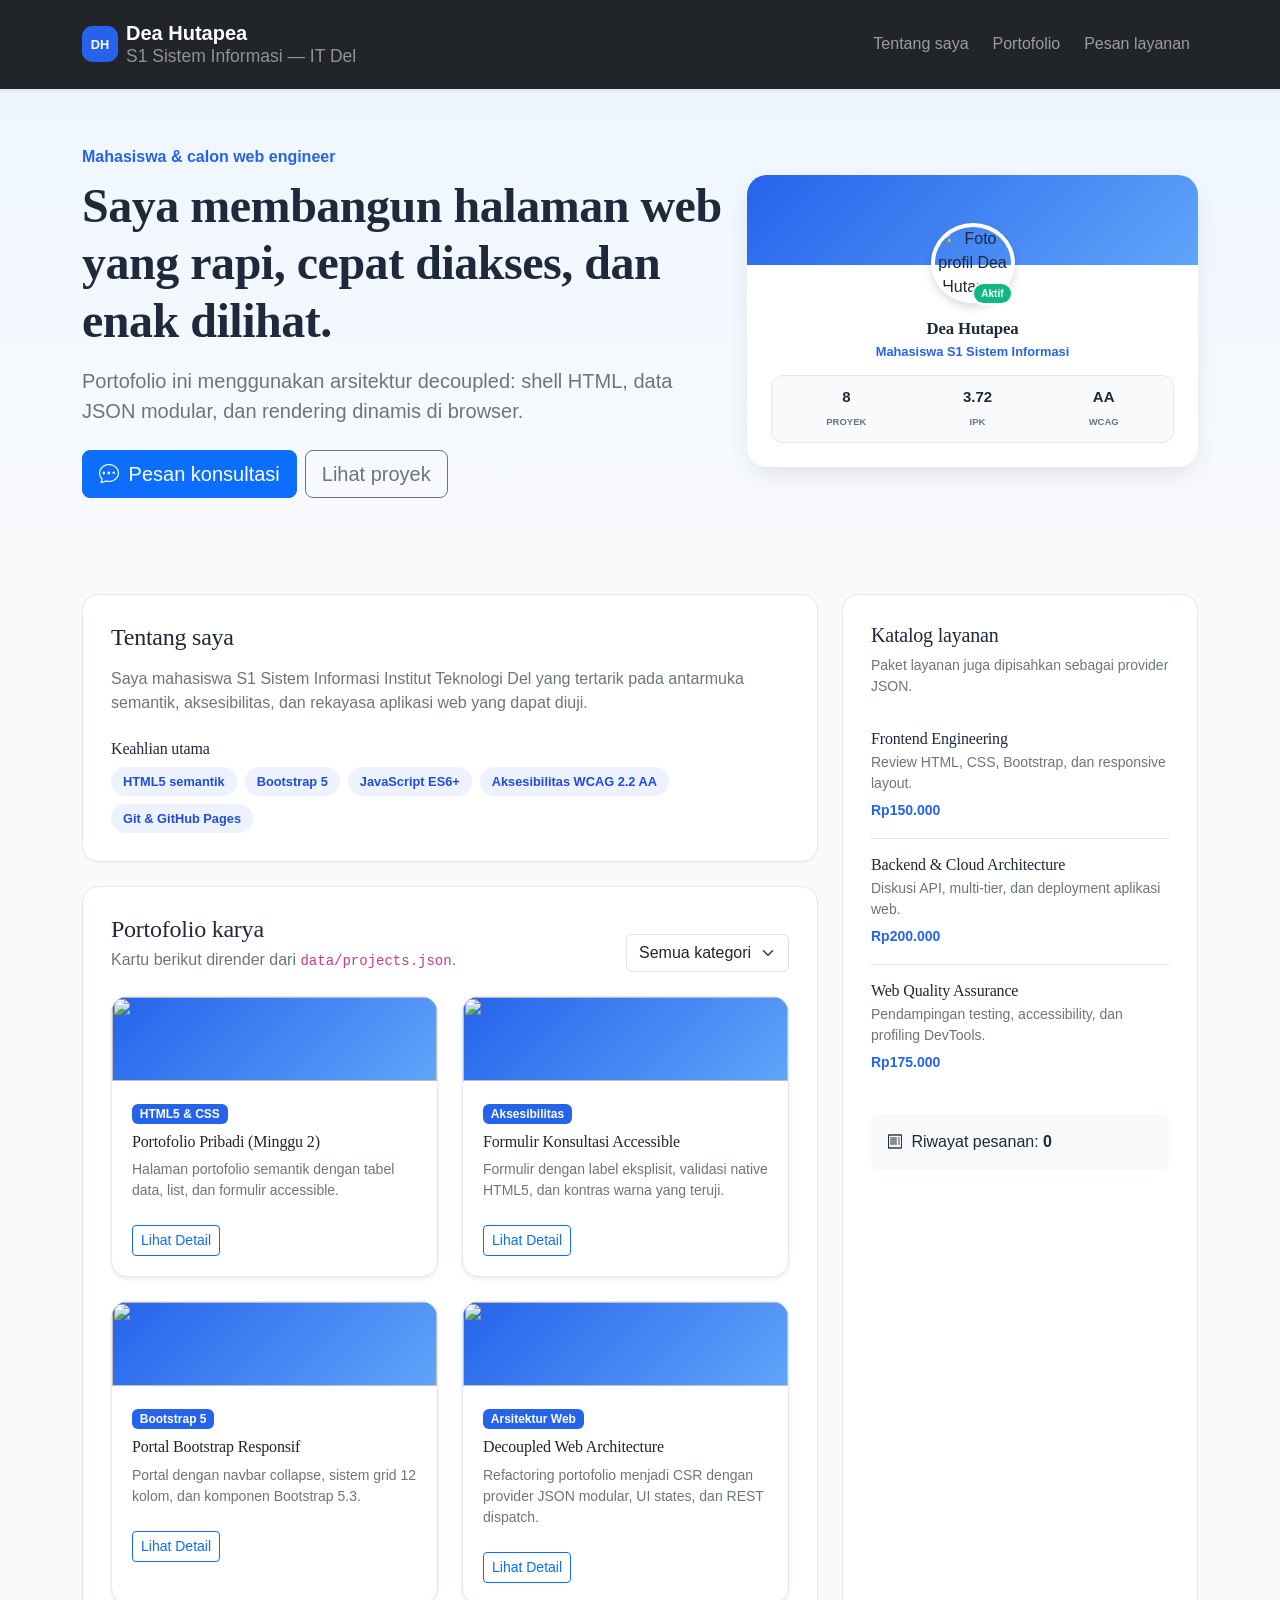
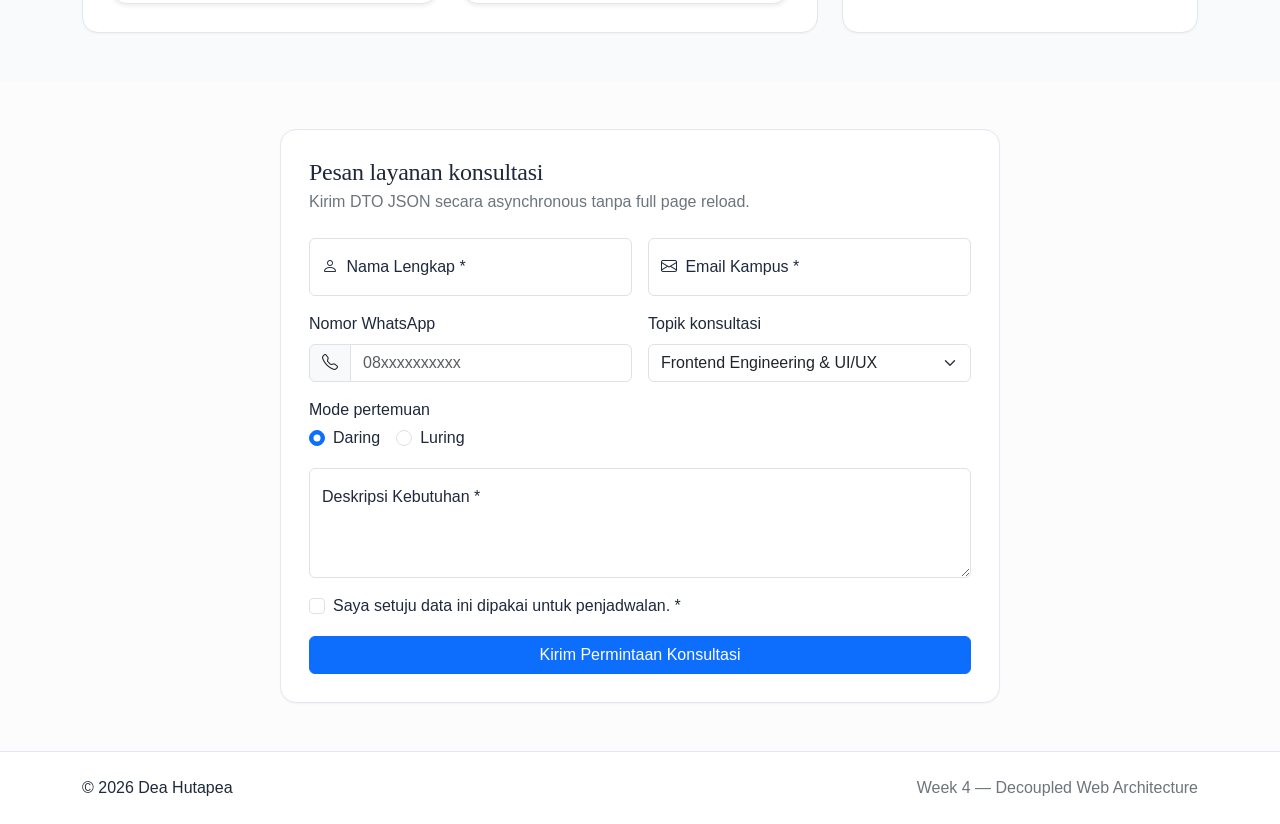
==== commit 723d1f32: "feat(week4): decouple architecture to json data providers and async CSR Co-authored-by: Copilot <223" ====
--- a/index.html
+++ b/index.html
@@ -1,42 +1,27 @@
-<!DOCTYPE html>
+<!doctype html>
 <html lang="id">
 <head>
-  <meta charset="UTF-8">
-  <meta name="viewport" content="width=device-width, initial-scale=1.0">
-  <title>Portofolio — Dea Hutapea | Pemrograman & Pengujian Aplikasi Web</title>
-  <meta name="description" content="Halaman portofolio akademik Dea Hutapea, direfaktor memakai Bootstrap 5 dan CSS kustom — profil, grid proyek dengan modal detail, dan formulir layanan modern.">
-
+  <meta charset="utf-8">
+  <meta name="viewport" content="width=device-width, initial-scale=1">
+  <meta name="description" content="Portofolio akademik Dea Hutapea dengan dynamic client-side rendering dan data provider JSON.">
+  <meta http-equiv="Content-Security-Policy" content="default-src 'self'; connect-src 'self' https://jsonplaceholder.typicode.com; img-src 'self' https://images.unsplash.com data:; style-src 'self' https://cdn.jsdelivr.net https://fonts.googleapis.com 'unsafe-inline'; font-src 'self' https://fonts.gstatic.com https://cdn.jsdelivr.net; script-src 'self' https://cdn.jsdelivr.net;">
+  <title>Portofolio — Dea Hutapea</title>
   <link rel="preconnect" href="https://fonts.googleapis.com">
   <link rel="preconnect" href="https://fonts.gstatic.com" crossorigin>
-  <link rel="stylesheet" href="https://fonts.googleapis.com/css2?family=Fraunces:opsz,wght@9..144,600;9..144,700&family=Plus+Jakarta+Sans:wght@400;500;600;700&display=swap">
-
-  <!-- 1. Bootstrap 5.3 CSS via CDN (harus dimuat lebih dulu) -->
+  <link href="https://fonts.googleapis.com/css2?family=Fraunces:opsz,wght@9..144,600;9..144,700&family=Plus+Jakarta+Sans:wght@400;500;600;700&display=swap" rel="stylesheet">
   <link href="https://cdn.jsdelivr.net/npm/bootstrap@5.3.3/dist/css/bootstrap.min.css" rel="stylesheet">
-  <!-- 2. Bootstrap Icons -->
-  <link rel="stylesheet" href="https://cdn.jsdelivr.net/npm/bootstrap-icons@1.11.3/font/bootstrap-icons.css">
-  <!-- 3. Custom CSS SELALU terakhir, supaya bisa menimpa/melengkapi Bootstrap -->
-  <link rel="stylesheet" href="custom-style.css">
+  <link href="https://cdn.jsdelivr.net/npm/bootstrap-icons@1.11.3/font/bootstrap-icons.css" rel="stylesheet">
+  <link href="css/custom-style.css" rel="stylesheet">
 </head>
 <body>
-
-  <!-- ============ HEADER: navbar responsif Bootstrap ============ -->
   <header>
     <nav class="navbar navbar-expand-lg navbar-dark bg-dark sticky-top shadow-sm py-3">
       <div class="container">
         <a class="navbar-brand d-flex align-items-center gap-2 fw-bold" href="#hero">
           <span class="brand-mark">DH</span>
-          <span class="d-flex flex-column lh-sm">
-            Dea Hutapea
-            <small class="fw-normal text-white-50" style="font-size:.7rem;">S1 Sistem Informasi — IT Del</small>
-          </span>
+          <span class="d-flex flex-column lh-sm">Dea Hutapea<small class="fw-normal text-white-50">S1 Sistem Informasi — IT Del</small></span>
         </a>
-
-        <button class="navbar-toggler border-0" type="button"
-                data-bs-toggle="collapse" data-bs-target="#mainNavbar"
-                aria-controls="mainNavbar" aria-expanded="false" aria-label="Buka menu navigasi">
-          <span class="navbar-toggler-icon"></span>
-        </button>
-
+        <button class="navbar-toggler border-0" type="button" data-bs-toggle="collapse" data-bs-target="#mainNavbar" aria-controls="mainNavbar" aria-expanded="false" aria-label="Buka menu navigasi"><span class="navbar-toggler-icon"></span></button>
         <div class="collapse navbar-collapse" id="mainNavbar">
           <ul class="navbar-nav ms-auto gap-lg-2">
             <li class="nav-item"><a class="nav-link" href="#tentang">Tentang saya</a></li>
@@ -48,390 +33,98 @@
     </nav>
   </header>
 
-  <!-- ============ MAIN ============ -->
   <main id="hero">
-
-    <!-- ---------- HERO SECTION ---------- -->
     <section class="hero-section">
       <div class="container">
         <div class="row align-items-center gy-5">
-
           <div class="col-lg-7">
             <p class="text-primary fw-semibold mb-2">Mahasiswa &amp; calon web engineer</p>
             <h1 class="display-5 fw-bold mb-3">Saya membangun halaman web yang rapi, cepat diakses, dan enak dilihat.</h1>
-            <p class="lead text-secondary mb-4">
-              Fokus saya di HTML semantik, CSS modern, dan aksesibilitas. Halaman ini direfaktor
-              memakai Bootstrap 5 pada Minggu 3 mata kuliah Pemrograman dan Pengujian Aplikasi Web (12S3101).
-            </p>
+            <p class="lead text-secondary mb-4">Portofolio ini menggunakan arsitektur decoupled: shell HTML, data JSON modular, dan rendering dinamis di browser.</p>
             <div class="d-flex gap-2 flex-wrap">
-              <a href="#layanan" class="btn btn-primary btn-lg">
-                <i class="bi bi-chat-dots me-1"></i> Pesan konsultasi
-              </a>
+              <a href="#layanan" class="btn btn-primary btn-lg"><i class="bi bi-chat-dots me-1"></i> Pesan konsultasi</a>
               <a href="#portofolio" class="btn btn-outline-secondary btn-lg">Lihat proyek</a>
             </div>
           </div>
-
           <div class="col-lg-5">
             <article class="profile-card">
               <div class="card-header-banner"></div>
               <div class="card-body-custom">
                 <div class="avatar-container">
-                  <img src="https://images.unsplash.com/photo-1534528741775-53994a69daeb?w=240&auto=format&fit=crop"
-                       alt="Foto profil Dea Hutapea" class="avatar-img">
-                  <span class="status-badge">Aktif</span>
+                  <img id="profileImage" class="avatar-img" src="https://images.unsplash.com/photo-1534528741775-53994a69daeb?w=240&auto=format&fit=crop" alt="Foto profil">
+                  <span id="profileStatus" class="status-badge">Memuat</span>
                 </div>
-                <h2 class="profile-name">Dea Hutapea</h2>
-                <p class="profile-role">Mahasiswa S1 Sistem Informasi</p>
-                <div class="profile-stats">
-                  <div class="stat-item"><span class="stat-val">8</span><span class="stat-lbl">Proyek</span></div>
-                  <div class="stat-item"><span class="stat-val">3.72</span><span class="stat-lbl">IPK</span></div>
-                  <div class="stat-item"><span class="stat-val">AA</span><span class="stat-lbl">WCAG</span></div>
-                </div>
+                <h2 id="profileName" class="profile-name">Memuat profil...</h2>
+                <p id="profileRole" class="profile-role">Data sedang diambil</p>
+                <div id="profileStats" class="profile-stats" aria-live="polite"></div>
               </div>
             </article>
           </div>
-
         </div>
       </div>
     </section>
 
     <div class="container py-5">
       <div class="row g-4">
-
-        <!-- kolom kiri: konten utama -->
         <div class="col-lg-8">
-
-          <!-- ---------- TENTANG SAYA ---------- -->
           <section id="tentang" class="content-card mb-4" aria-labelledby="judul-tentang">
             <h2 id="judul-tentang" class="h4 mb-3">Tentang saya</h2>
-            <p class="text-secondary">
-              Saya mahasiswa S1 Sistem Informasi Institut Teknologi Del. Saya suka mengubah rancangan
-              antarmuka menjadi kode yang bersih: struktur yang masuk akal buat pembaca layar, warna yang
-              kontrasnya cukup, dan tata letak yang tidak pecah di layar kecil.
-            </p>
-
+            <p class="text-secondary">Saya mahasiswa S1 Sistem Informasi Institut Teknologi Del yang tertarik pada antarmuka semantik, aksesibilitas, dan rekayasa aplikasi web yang dapat diuji.</p>
             <h3 class="h6 mt-4 mb-2">Keahlian utama</h3>
             <ul class="tag-list list-unstyled d-flex flex-wrap gap-2 mb-0">
-              <li class="tag-pill">HTML5 semantik</li>
-              <li class="tag-pill">Bootstrap 5</li>
-              <li class="tag-pill">CSS Custom Properties</li>
-              <li class="tag-pill">Aksesibilitas WCAG 2.2 AA</li>
-              <li class="tag-pill">Git &amp; GitHub Pages</li>
+              <li class="tag-pill">HTML5 semantik</li><li class="tag-pill">Bootstrap 5</li><li class="tag-pill">JavaScript ES6+</li><li class="tag-pill">Aksesibilitas WCAG 2.2 AA</li><li class="tag-pill">Git &amp; GitHub Pages</li>
             </ul>
           </section>
 
-          <!-- ---------- PORTOFOLIO: GRID KARTU + MODAL ---------- -->
           <section id="portofolio" class="content-card" aria-labelledby="judul-portofolio">
-            <h2 id="judul-portofolio" class="h4 mb-1">Portofolio karya</h2>
-            <p class="text-secondary mb-4">Proyek dari praktikum Pemrograman dan Pengujian Aplikasi Web.</p>
-
-            <div class="row row-cols-1 row-cols-md-2 row-cols-lg-2 g-4">
-
-              <!-- Kartu 1 -->
-              <div class="col">
-                <div class="card project-card h-100 shadow-sm">
-                  <div class="card-banner banner-blue"></div>
-                  <div class="card-body">
-                    <span class="badge text-bg-primary mb-2">HTML5 &amp; CSS</span>
-                    <h3 class="h6 card-title">Portofolio Pribadi (Minggu 2)</h3>
-                    <p class="card-text text-secondary small">
-                      Halaman portofolio semantik dengan tabel data, list, dan formulir accessible 9 jenis input.
-                    </p>
-                    <button type="button" class="btn btn-outline-primary btn-sm mt-2"
-                            data-bs-toggle="modal" data-bs-target="#modalProyek1">
-                      Lihat Detail
-                    </button>
-                  </div>
-                </div>
-              </div>
-
-              <!-- Kartu 2 -->
-              <div class="col">
-                <div class="card project-card h-100 shadow-sm">
-                  <div class="card-banner banner-emerald"></div>
-                  <div class="card-body">
-                    <span class="badge text-bg-success mb-2">Aksesibilitas</span>
-                    <h3 class="h6 card-title">Formulir Konsultasi Accessible</h3>
-                    <p class="card-text text-secondary small">
-                      Formulir dengan label eksplisit, fieldset terkelompok, dan validasi native HTML5.
-                    </p>
-                    <button type="button" class="btn btn-outline-success btn-sm mt-2"
-                            data-bs-toggle="modal" data-bs-target="#modalProyek2">
-                      Lihat Detail
-                    </button>
-                  </div>
-                </div>
-              </div>
-
-              <!-- Kartu 3 -->
-              <div class="col">
-                <div class="card project-card h-100 shadow-sm">
-                  <div class="card-banner banner-indigo"></div>
-                  <div class="card-body">
-                    <span class="badge text-bg-secondary mb-2">Bootstrap 5</span>
-                    <h3 class="h6 card-title">Navbar &amp; Hero Responsif</h3>
-                    <p class="card-text text-secondary small">
-                      Navigasi dengan tombol hamburger dan hero multi-kolom berbasis grid 12-kolom Bootstrap.
-                    </p>
-                    <button type="button" class="btn btn-outline-secondary btn-sm mt-2"
-                            data-bs-toggle="modal" data-bs-target="#modalProyek3">
-                      Lihat Detail
-                    </button>
-                  </div>
-                </div>
-              </div>
-
-              <!-- Kartu 4 -->
-              <div class="col">
-                <div class="card project-card h-100 shadow-sm">
-                  <div class="card-banner banner-amber"></div>
-                  <div class="card-body">
-                    <span class="badge text-bg-warning text-dark mb-2">CSS Lanjutan</span>
-                    <h3 class="h6 card-title">Specificity &amp; CSS Variables</h3>
-                    <p class="card-text text-secondary small">
-                      Eksperimen kalkulasi spesifisitas, pseudo-element, dan arsitektur variabel warna.
-                    </p>
-                    <button type="button" class="btn btn-outline-warning btn-sm mt-2"
-                            data-bs-toggle="modal" data-bs-target="#modalProyek4">
-                      Lihat Detail
-                    </button>
-                  </div>
-                </div>
-              </div>
-
+            <div class="d-flex flex-wrap justify-content-between align-items-end gap-2 mb-4">
+              <div><h2 id="judul-portofolio" class="h4 mb-1">Portofolio karya</h2><p class="text-secondary mb-0">Kartu berikut dirender dari <code>data/projects.json</code>.</p></div>
+              <label class="visually-hidden" for="categoryFilter">Filter kategori</label>
+              <select id="categoryFilter" class="form-select w-auto" aria-label="Filter kategori"><option value="all">Semua kategori</option></select>
             </div>
+            <div id="projectsLoading" class="ui-state text-center py-5"><div class="spinner-border text-primary" role="status"><span class="visually-hidden">Memuat...</span></div><p class="text-secondary mt-2 mb-0">Memuat proyek...</p></div>
+            <div id="projectsError" class="alert alert-danger d-none" role="alert"></div>
+            <div id="projectsEmpty" class="alert alert-info d-none" role="status">Tidak ada proyek pada kategori ini.</div>
+            <div id="projectsGrid" class="row row-cols-1 row-cols-md-2 g-4 d-none"></div>
           </section>
-
         </div>
-
-        <!-- ---------- ASIDE ---------- -->
         <aside class="col-lg-4">
-          <div class="content-card mb-4">
-            <h2 class="h6 mb-3">Info singkat</h2>
-            <dl class="fact-list mb-0">
-              <div class="d-flex justify-content-between border-bottom py-2">
-                <dt class="text-secondary">NIM</dt><dd class="fw-semibold mb-0">12S24053</dd>
-              </div>
-              <div class="d-flex justify-content-between border-bottom py-2">
-                <dt class="text-secondary">Program studi</dt><dd class="fw-semibold mb-0">S1 Sistem Informasi</dd>
-              </div>
-              <div class="d-flex justify-content-between border-bottom py-2">
-                <dt class="text-secondary">Mata kuliah</dt><dd class="fw-semibold mb-0">12S3101 — PPW</dd>
-              </div>
-              <div class="d-flex justify-content-between py-2">
-                <dt class="text-secondary">Lokasi</dt><dd class="fw-semibold mb-0">Laguboti, Toba</dd>
-              </div>
-            </dl>
-          </div>
-
-          <div class="content-card">
-            <h2 class="h6 mb-3">Jam konsultasi</h2>
-            <ul class="list-unstyled mb-0 small">
-              <li class="d-flex justify-content-between border-bottom py-2">
-                <span>Senin–Jumat</span><span class="fw-semibold">16.00–18.00</span>
-              </li>
-              <li class="d-flex justify-content-between border-bottom py-2">
-                <span>Sabtu</span><span class="fw-semibold">09.00–12.00</span>
-              </li>
-              <li class="d-flex justify-content-between py-2">
-                <span>Minggu</span><span class="fw-semibold">Libur</span>
-              </li>
-            </ul>
-          </div>
+          <section class="content-card h-100" aria-labelledby="judul-layanan-ringkas">
+            <h2 id="judul-layanan-ringkas" class="h5">Katalog layanan</h2>
+            <p class="small text-secondary">Paket layanan juga dipisahkan sebagai provider JSON.</p>
+            <div id="servicesList"><div class="spinner-border spinner-border-sm text-primary" role="status"><span class="visually-hidden">Memuat...</span></div></div>
+            <div class="order-count mt-4 p-3 rounded-3 bg-light" aria-live="polite"><i class="bi bi-receipt me-1"></i> Riwayat pesanan: <strong id="orderCount">0</strong></div>
+          </section>
         </aside>
-
       </div>
     </div>
 
-    <!-- ---------- FORMULIR LAYANAN (Bootstrap floating labels) ---------- -->
     <section id="layanan" class="py-5 bg-light-subtle" aria-labelledby="judul-layanan">
       <div class="container">
-        <div class="content-card mx-auto" style="max-width: 720px;">
+        <div class="content-card mx-auto" style="max-width:720px">
           <h2 id="judul-layanan" class="h4 mb-1">Pesan layanan konsultasi</h2>
-          <p class="text-secondary mb-4">Isi formulir berikut. Tanda <span class="text-danger">*</span> berarti wajib diisi.</p>
-
-          <form class="row g-3 needs-validation" novalidate>
-
-            <div class="col-md-6">
-              <div class="form-floating">
-                <input type="text" class="form-control" id="nama" placeholder="Nama" required>
-                <label for="nama"><i class="bi bi-person me-1"></i> Nama Lengkap *</label>
-                <div class="invalid-feedback">Nama wajib diisi.</div>
-              </div>
-            </div>
-
-            <div class="col-md-6">
-              <div class="form-floating">
-                <input type="email" class="form-control" id="email" placeholder="nama@del.ac.id" required>
-                <label for="email"><i class="bi bi-envelope me-1"></i> Email Kampus *</label>
-                <div class="invalid-feedback">Alamat email valid wajib disertakan.</div>
-              </div>
-            </div>
-
-            <div class="col-md-6">
-              <label for="telepon" class="form-label">Nomor WhatsApp</label>
-              <div class="input-group">
-                <span class="input-group-text"><i class="bi bi-telephone"></i></span>
-                <input type="tel" class="form-control" id="telepon" name="telepon"
-                       pattern="[0-9+ ]{9,15}" placeholder="08xxxxxxxxxx">
-              </div>
-            </div>
-
-            <div class="col-md-6">
-              <label for="topik" class="form-label">Topik konsultasi</label>
-              <select class="form-select" id="topik" name="topik">
-                <option value="frontend">Frontend Engineering &amp; UI/UX</option>
-                <option value="backend">Backend &amp; Cloud Architecture</option>
-                <option value="testing">Web Quality Assurance &amp; Testing</option>
-              </select>
-            </div>
-
-            <div class="col-12">
-              <label class="form-label d-block mb-1">Mode pertemuan</label>
-              <div class="form-check form-check-inline">
-                <input class="form-check-input" type="radio" name="mode" id="mode-online" value="online" checked>
-                <label class="form-check-label" for="mode-online">Daring (Google Meet)</label>
-              </div>
-              <div class="form-check form-check-inline">
-                <input class="form-check-input" type="radio" name="mode" id="mode-offline" value="offline">
-                <label class="form-check-label" for="mode-offline">Luring (kampus IT Del)</label>
-              </div>
-            </div>
-
-            <div class="col-12">
-              <div class="form-floating">
-                <textarea class="form-control" id="pesan" style="height: 110px" required
-                          placeholder="Deskripsi kebutuhan"></textarea>
-                <label for="pesan">Deskripsi Kebutuhan *</label>
-                <div class="invalid-feedback">Deskripsi tidak boleh kosong.</div>
-              </div>
-            </div>
-
-            <div class="col-12">
-              <div class="form-check">
-                <input class="form-check-input" type="checkbox" id="setuju" required>
-                <label class="form-check-label" for="setuju">
-                  Saya setuju data ini dipakai untuk penjadwalan. *
-                </label>
-                <div class="invalid-feedback">Kamu harus menyetujui ini sebelum mengirim.</div>
-              </div>
-            </div>
-
-            <div class="col-12">
-              <button class="btn btn-primary w-100" type="submit">Kirim Permintaan Konsultasi</button>
-            </div>
+          <p class="text-secondary mb-4">Kirim DTO JSON secara asynchronous tanpa full page reload.</p>
+          <form id="serviceForm" class="row g-3 needs-validation" novalidate>
+            <div class="col-md-6"><div class="form-floating"><input type="text" class="form-control" id="nama" name="nama" placeholder="Nama" required><label for="nama"><i class="bi bi-person me-1"></i> Nama Lengkap *</label><div class="invalid-feedback">Nama wajib diisi.</div></div></div>
+            <div class="col-md-6"><div class="form-floating"><input type="email" class="form-control" id="email" name="email" placeholder="nama@del.ac.id" required><label for="email"><i class="bi bi-envelope me-1"></i> Email Kampus *</label><div class="invalid-feedback">Alamat email valid wajib disertakan.</div></div></div>
+            <div class="col-md-6"><label for="telepon" class="form-label">Nomor WhatsApp</label><div class="input-group"><span class="input-group-text"><i class="bi bi-telephone"></i></span><input type="tel" class="form-control" id="telepon" name="telepon" pattern="[0-9+ ]{9,15}" placeholder="08xxxxxxxxxx"></div></div>
+            <div class="col-md-6"><label for="topik" class="form-label">Topik konsultasi</label><select class="form-select" id="topik" name="topik"><option value="frontend">Frontend Engineering &amp; UI/UX</option><option value="backend">Backend &amp; Cloud Architecture</option><option value="testing">Web Quality Assurance &amp; Testing</option></select></div>
+            <div class="col-12"><label class="form-label d-block mb-1">Mode pertemuan</label><div class="form-check form-check-inline"><input class="form-check-input" type="radio" name="mode" id="mode-online" value="online" checked><label class="form-check-label" for="mode-online">Daring</label></div><div class="form-check form-check-inline"><input class="form-check-input" type="radio" name="mode" id="mode-offline" value="offline"><label class="form-check-label" for="mode-offline">Luring</label></div></div>
+            <div class="col-12"><div class="form-floating"><textarea class="form-control" id="pesan" name="pesan" style="height:110px" required placeholder="Deskripsi kebutuhan"></textarea><label for="pesan">Deskripsi Kebutuhan *</label><div class="invalid-feedback">Deskripsi tidak boleh kosong.</div></div></div>
+            <div class="col-12"><div class="form-check"><input class="form-check-input" type="checkbox" id="setuju" name="setuju" required><label class="form-check-label" for="setuju">Saya setuju data ini dipakai untuk penjadwalan. *</label><div class="invalid-feedback">Persetujuan diperlukan.</div></div></div>
+            <div class="col-12"><button id="submitOrder" class="btn btn-primary w-100" type="submit">Kirim Permintaan Konsultasi</button></div>
           </form>
         </div>
       </div>
     </section>
-
   </main>
 
-  <!-- ============ MODALS DETAIL PROYEK ============ -->
-  <div class="modal fade" id="modalProyek1" tabindex="-1" aria-labelledby="modalProyek1Label" aria-hidden="true">
-    <div class="modal-dialog modal-dialog-centered">
-      <div class="modal-content">
-        <div class="modal-header">
-          <h3 class="modal-title h5" id="modalProyek1Label">Portofolio Pribadi (Minggu 2)</h3>
-          <button type="button" class="btn-close" data-bs-dismiss="modal" aria-label="Tutup"></button>
-        </div>
-        <div class="modal-body">
-          <p>Dibangun memakai HTML5 semantik penuh: header, nav, main, tiga section, aside, footer.</p>
-          <ul class="mb-0">
-            <li>Tabel data dengan caption, thead, tbody, tfoot, dan atribut scope</li>
-            <li>Dua jenis list — ordered dan unordered</li>
-            <li>Formulir 9 jenis input dengan label accessible</li>
-          </ul>
-        </div>
-        <div class="modal-footer">
-          <button type="button" class="btn btn-secondary" data-bs-dismiss="modal">Tutup</button>
-        </div>
-      </div>
-    </div>
+  <div class="modal fade" id="universalProjectModal" tabindex="-1" aria-labelledby="projectModalTitle" aria-hidden="true">
+    <div class="modal-dialog modal-lg modal-dialog-centered"><div class="modal-content border-0 shadow-lg"><div class="modal-header bg-primary text-white"><h2 class="modal-title h5 fw-bold" id="projectModalTitle">Detail proyek</h2><button type="button" class="btn-close btn-close-white" data-bs-dismiss="modal" aria-label="Tutup"></button></div><div class="modal-body p-4" id="projectModalBody"></div></div></div>
   </div>
-
-  <div class="modal fade" id="modalProyek2" tabindex="-1" aria-labelledby="modalProyek2Label" aria-hidden="true">
-    <div class="modal-dialog modal-dialog-centered">
-      <div class="modal-content">
-        <div class="modal-header">
-          <h3 class="modal-title h5" id="modalProyek2Label">Formulir Konsultasi Accessible</h3>
-          <button type="button" class="btn-close" data-bs-dismiss="modal" aria-label="Tutup"></button>
-        </div>
-        <div class="modal-body">
-          <p>Formulir dikelompokkan dengan fieldset dan legend, setiap input berpasangan label <code>for</code>/<code>id</code>, dan validasi native lewat atribut <code>required</code> serta <code>aria-describedby</code>.</p>
-        </div>
-        <div class="modal-footer">
-          <button type="button" class="btn btn-secondary" data-bs-dismiss="modal">Tutup</button>
-        </div>
-      </div>
-    </div>
-  </div>
-
-  <div class="modal fade" id="modalProyek3" tabindex="-1" aria-labelledby="modalProyek3Label" aria-hidden="true">
-    <div class="modal-dialog modal-dialog-centered">
-      <div class="modal-content">
-        <div class="modal-header">
-          <h3 class="modal-title h5" id="modalProyek3Label">Navbar &amp; Hero Responsif</h3>
-          <button type="button" class="btn-close" data-bs-dismiss="modal" aria-label="Tutup"></button>
-        </div>
-        <div class="modal-body">
-          <p>Navbar Bootstrap dengan breakpoint <code>lg</code> (992px) — di bawah lebar itu menu otomatis berubah jadi tombol hamburger yang bisa dibuka-tutup tanpa error console.</p>
-        </div>
-        <div class="modal-footer">
-          <button type="button" class="btn btn-secondary" data-bs-dismiss="modal">Tutup</button>
-        </div>
-      </div>
-    </div>
-  </div>
-
-  <div class="modal fade" id="modalProyek4" tabindex="-1" aria-labelledby="modalProyek4Label" aria-hidden="true">
-    <div class="modal-dialog modal-dialog-centered">
-      <div class="modal-content">
-        <div class="modal-header">
-          <h3 class="modal-title h5" id="modalProyek4Label">Specificity &amp; CSS Variables</h3>
-          <button type="button" class="btn-close" data-bs-dismiss="modal" aria-label="Tutup"></button>
-        </div>
-        <div class="modal-body">
-          <p>Demo perhitungan skor spesifisitas (inline, id, class, element), pseudo-element <code>::before</code> untuk mikro-interaksi, dan variabel CSS di <code>:root</code> untuk tema warna terpusat.</p>
-        </div>
-        <div class="modal-footer">
-          <button type="button" class="btn btn-secondary" data-bs-dismiss="modal">Tutup</button>
-        </div>
-      </div>
-    </div>
-  </div>
-
-  <!-- ============ FOOTER ============ -->
-  <footer class="site-footer py-4">
-    <div class="container d-flex flex-wrap justify-content-between align-items-center gap-2">
-      <p class="mb-0 text-secondary small">© 2026 Dea Hutapea — Institut Teknologi Del.</p>
-      <nav aria-label="Navigasi footer">
-        <ul class="list-unstyled d-flex gap-3 mb-0 small">
-          <li><a href="#hero" class="link-secondary text-decoration-none">Kembali ke atas</a></li>
-          <li><a href="https://github.com/DeaHutapea" class="link-secondary text-decoration-none">GitHub</a></li>
-          <li><a href="mailto:nama@students.del.ac.id" class="link-secondary text-decoration-none">Email</a></li>
-        </ul>
-      </nav>
-    </div>
-  </footer>
-
-  <!-- Bootstrap JS Bundle: wajib untuk navbar toggle & modal -->
+  <div class="toast-container position-fixed bottom-0 end-0 p-3"><div id="feedbackToast" class="toast" role="status" aria-live="polite" aria-atomic="true"><div class="toast-header"><i class="bi bi-check-circle-fill text-success me-2"></i><strong class="me-auto" id="toastTitle">Notifikasi</strong><button type="button" class="btn-close" data-bs-dismiss="toast" aria-label="Tutup"></button></div><div class="toast-body" id="toastMessage"></div></div></div>
+  <footer class="site-footer py-4"><div class="container d-flex flex-wrap justify-content-between gap-2"><span>&copy; 2026 Dea Hutapea</span><span class="text-secondary">Week 4 — Decoupled Web Architecture</span></div></footer>
   <script src="https://cdn.jsdelivr.net/npm/bootstrap@5.3.3/dist/js/bootstrap.bundle.min.js"></script>
-  <script>
-    // Aktifkan feedback validasi visual Bootstrap saat form disubmit
-    (() => {
-      'use strict';
-      const forms = document.querySelectorAll('.needs-validation');
-      Array.from(forms).forEach((form) => {
-        form.addEventListener('submit', (event) => {
-          if (!form.checkValidity()) {
-            event.preventDefault();
-            event.stopPropagation();
-          }
-          form.classList.add('was-validated');
-        }, false);
-      });
-    })();
-  </script>
+  <script type="module" src="js/app.js"></script>
 </body>
-</html>+</html>
--- a/css/custom-style.css
+++ b/css/custom-style.css
@@ -0,0 +1,202 @@
+/* =========================================================
+   CSS CUSTOM PROPERTIES — arsitektur variabel di :root
+   Minimal 6 variabel wajib menurut checklist; di sini ada 9,
+   supaya palet warna dan jarak terpusat, gampang diubah.
+   ========================================================= */
+:root {
+  --primary-brand: #2563eb;   /* 1. warna identitas utama (biru elektrik) */
+  --primary-hover: #1d4ed8;   /* 2. versi lebih gelap untuk hover          */
+  --success-brand: #10b981;   /* 3. aksen kedua (badge status)             */
+  --surface-bg:    #ffffff;   /* 4. warna permukaan kartu                  */
+  --page-bg:       #f8fafc;   /* 5. warna latar halaman                    */
+  --ink:           #1e293b;   /* 6. warna teks utama                       */
+  --ink-soft:      #64748b;   /* teks sekunder                             */
+  --card-radius:   16px;      /* radius standar semua kartu                */
+  --shadow-lift:   0 12px 20px -6px rgba(30, 41, 59, .12);
+}
+
+/* -----------------------------------------------------------
+   OVERRIDE TEKNIK "ELEGAN": menimpa custom property Bootstrap
+   sendiri (--bs-primary), bukan menimpa tiap class .btn-primary
+   satu-satu pakai !important. Ini membuat SELURUH komponen
+   Bootstrap yang memakai warna "primary" ikut berubah otomatis:
+   tombol, link, border fokus, badge, dsb.
+   ----------------------------------------------------------- */
+:root {
+  --bs-primary:      var(--primary-brand);
+  --bs-primary-rgb:  37, 99, 235;
+  --bs-link-color:   var(--primary-brand);
+  --bs-link-hover-color: var(--primary-hover);
+}
+
+body {
+  font-family: "Plus Jakarta Sans", -apple-system, BlinkMacSystemFont, "Segoe UI", Roboto, sans-serif;
+  background-color: var(--page-bg);
+  color: var(--ink);
+}
+
+h1, h2, h3 {
+  font-family: "Fraunces", Georgia, serif;
+  letter-spacing: -0.01em;
+}
+
+/* =========================================================
+   NAVBAR BRAND
+   ========================================================= */
+.brand-mark {
+  display: grid;
+  place-items: center;
+  width: 36px;
+  height: 36px;
+  border-radius: 10px;
+  background-color: var(--primary-brand);
+  color: #fff;
+  font-size: .8rem;
+  font-weight: 700;
+}
+
+/* =========================================================
+   HERO
+   ========================================================= */
+.hero-section {
+  padding-block: 56px 48px;
+  background: linear-gradient(180deg, #eff6ff 0%, var(--page-bg) 100%);
+}
+
+/* ---- Kartu profil (custom, bukan komponen Bootstrap) ---- */
+.profile-card {
+  background-color: var(--surface-bg);
+  border-radius: 20px;
+  overflow: hidden;
+  box-shadow: 0 10px 25px -5px rgba(30, 41, 59, .12);
+  transition: transform .3s ease, box-shadow .3s ease;
+}
+
+.profile-card:hover {
+  transform: translateY(-6px);
+  box-shadow: var(--shadow-lift);
+}
+
+.card-header-banner {
+  height: 90px;
+  background: linear-gradient(135deg, var(--primary-brand) 0%, #60a5fa 100%);
+}
+
+.card-body-custom {
+  padding: 0 24px 24px;
+  text-align: center;
+  position: relative;
+}
+
+.avatar-container {
+  position: relative;
+  width: 84px;
+  height: 84px;
+  margin: -42px auto 12px;
+}
+
+.avatar-img {
+  width: 100%;
+  height: 100%;
+  border-radius: 50%;
+  border: 4px solid var(--surface-bg);
+  object-fit: cover;
+  box-shadow: 0 4px 10px rgba(0, 0, 0, .15);
+}
+
+.status-badge {
+  position: absolute;
+  bottom: 2px;
+  right: 2px;
+  background-color: var(--success-brand);
+  color: #fff;
+  font-size: 10px;
+  font-weight: 700;
+  padding: 2px 7px;
+  border-radius: 12px;
+  border: 2px solid var(--surface-bg);
+}
+
+.profile-name { font-size: 1.05rem; font-weight: 700; margin-bottom: 2px; }
+.profile-role { font-size: .8rem; color: var(--primary-brand); font-weight: 600; margin-bottom: 14px; }
+
+.profile-stats {
+  display: flex;
+  justify-content: space-around;
+  background-color: var(--page-bg);
+  border: 1px solid #e2e8f0;
+  border-radius: 12px;
+  padding: 10px 6px;
+}
+
+.stat-val { font-size: 15px; font-weight: 800; display: block; }
+.stat-lbl { font-size: 9.5px; color: var(--ink-soft); text-transform: uppercase; font-weight: 600; }
+
+/* =========================================================
+   KARTU KONTEN (Tentang, Portofolio, Aside)
+   ========================================================= */
+.content-card {
+  background-color: var(--surface-bg);
+  border: 1px solid #e2e8f0;
+  border-radius: var(--card-radius);
+  box-shadow: 0 1px 2px rgba(0, 0, 0, .04);
+  padding: 28px;
+}
+
+.tag-pill {
+  background-color: #eef2ff;
+  color: var(--primary-hover);
+  border-radius: 999px;
+  padding: 5px 12px;
+  font-size: .8rem;
+  font-weight: 600;
+}
+
+/* =========================================================
+   KARTU PROYEK — mikro-interaksi hover (transform + shadow)
+   ========================================================= */
+.project-card {
+  border-radius: var(--card-radius);
+  overflow: hidden;
+  border: 1px solid #e2e8f0;
+  transition: transform .25s ease, box-shadow .25s ease;
+}
+
+.project-card:hover {
+  transform: translateY(-5px);
+  box-shadow: var(--shadow-lift);
+}
+
+.card-banner { height: 84px; }
+.project-image {
+  width: 100%;
+  object-fit: cover;
+  background: linear-gradient(135deg, var(--primary-brand), #60a5fa);
+}
+.banner-blue    { background: linear-gradient(135deg, #2563eb, #60a5fa); }
+.banner-emerald { background: linear-gradient(135deg, #059669, #34d399); }
+.banner-indigo  { background: linear-gradient(135deg, #4f46e5, #818cf8); }
+.banner-amber   { background: linear-gradient(135deg, #d97706, #fbbf24); }
+
+/* =========================================================
+   TOMBOL — mikro-interaksi hover tambahan di atas Bootstrap
+   ========================================================= */
+.btn {
+  transition: transform .15s ease, box-shadow .15s ease, background-color .15s ease;
+}
+
+.btn:hover {
+  transform: translateY(-2px);
+}
+
+/* =========================================================
+   FOOTER
+   ========================================================= */
+.site-footer {
+  background-color: var(--surface-bg);
+  border-top: 1px solid #e2e8f0;
+}
+
+.ui-state { min-height: 120px; }
+.project-card .card-body { padding: 1.25rem; }
+.service-item:last-child { border-bottom: 0 !important; }
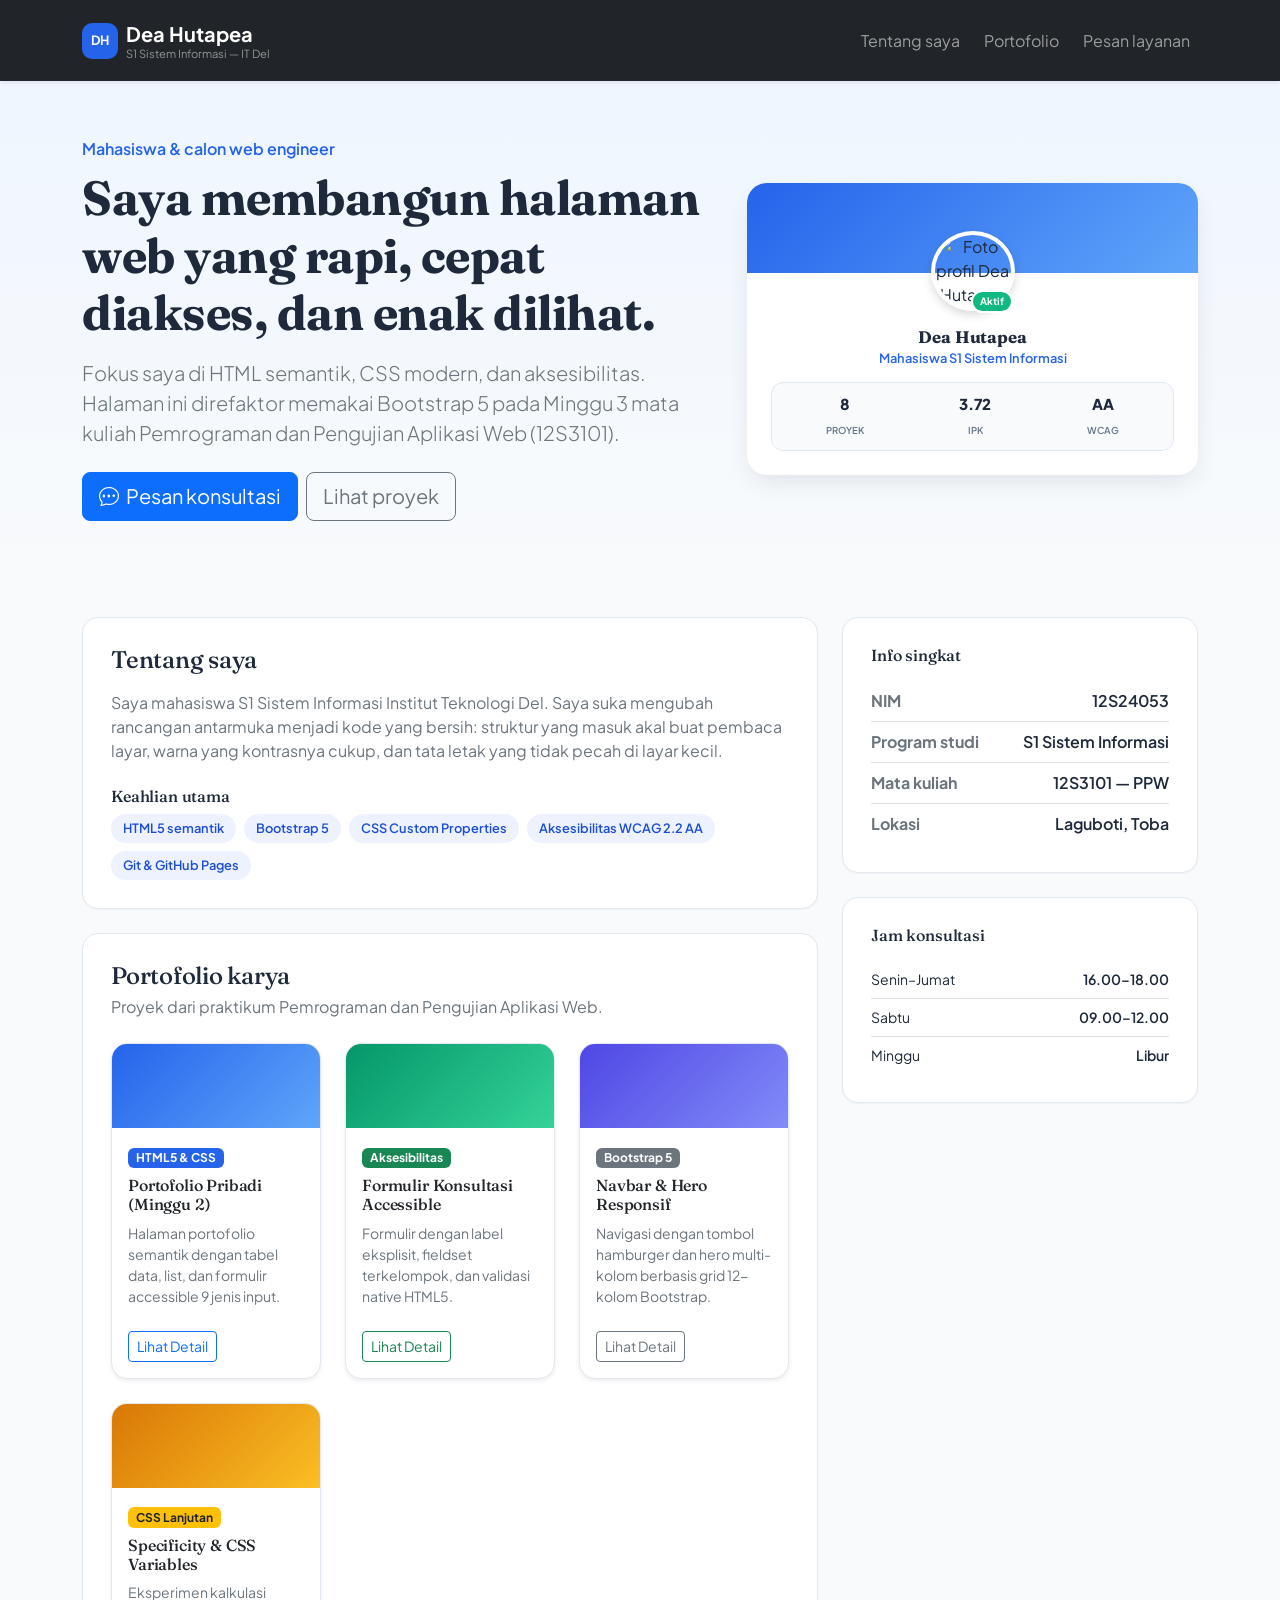
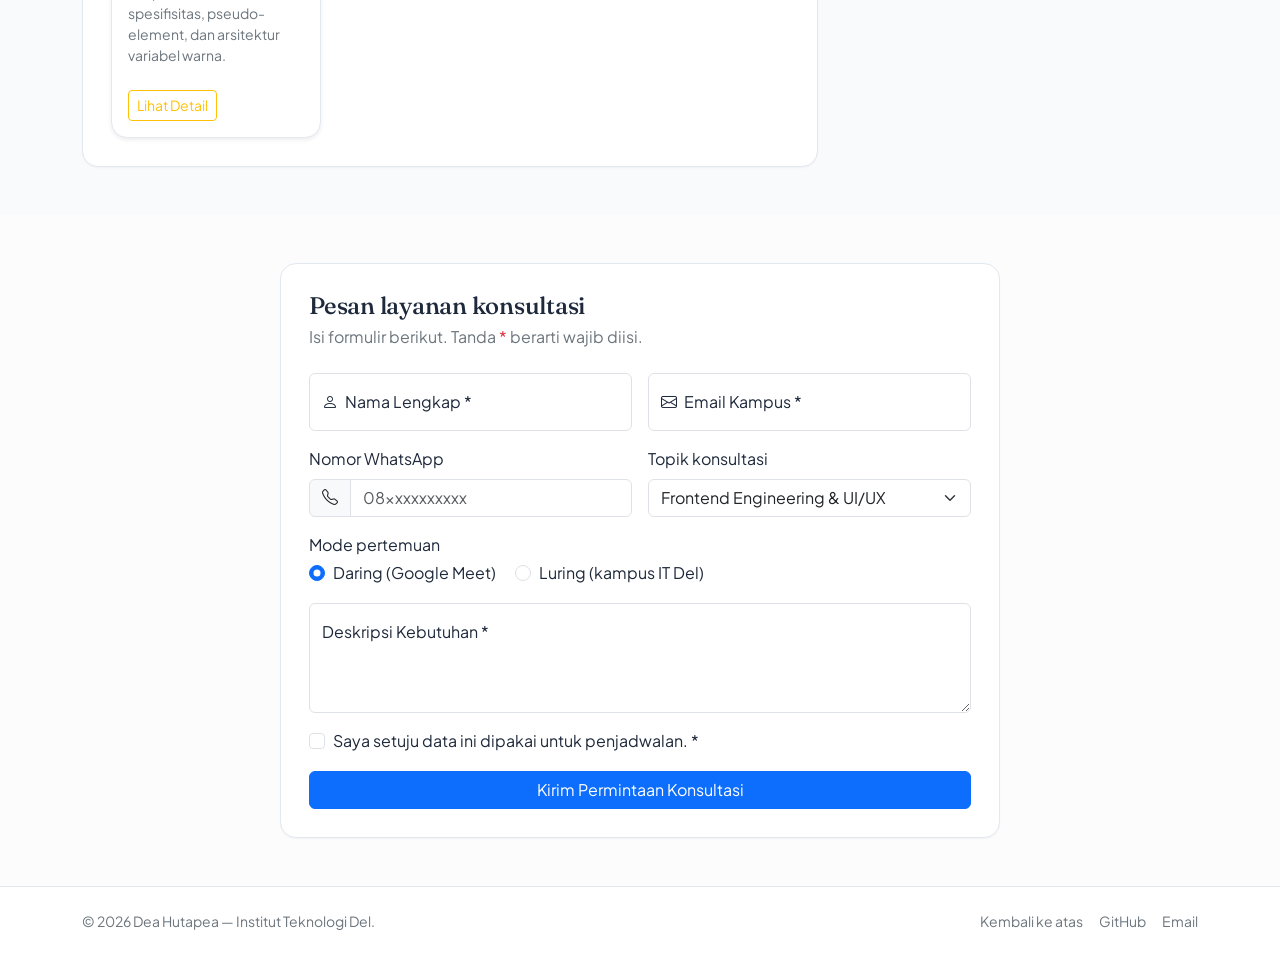
==== commit 7e90b655: "fix(week3): align Bootstrap checklist and repair lab CSS Co-authored-by: Copilot <223556219+Copilot@" ====
--- a/index.html
+++ b/index.html
@@ -1,27 +1,42 @@
-<!doctype html>
+<!DOCTYPE html>
 <html lang="id">
 <head>
-  <meta charset="utf-8">
-  <meta name="viewport" content="width=device-width, initial-scale=1">
-  <meta name="description" content="Portofolio akademik Dea Hutapea dengan dynamic client-side rendering dan data provider JSON.">
-  <meta http-equiv="Content-Security-Policy" content="default-src 'self'; connect-src 'self' https://jsonplaceholder.typicode.com; img-src 'self' https://images.unsplash.com data:; style-src 'self' https://cdn.jsdelivr.net https://fonts.googleapis.com 'unsafe-inline'; font-src 'self' https://fonts.gstatic.com https://cdn.jsdelivr.net; script-src 'self' https://cdn.jsdelivr.net;">
-  <title>Portofolio — Dea Hutapea</title>
+  <meta charset="UTF-8">
+  <meta name="viewport" content="width=device-width, initial-scale=1.0">
+  <title>Portofolio — Dea Hutapea | Pemrograman & Pengujian Aplikasi Web</title>
+  <meta name="description" content="Halaman portofolio akademik Dea Hutapea, direfaktor memakai Bootstrap 5 dan CSS kustom — profil, grid proyek dengan modal detail, dan formulir layanan modern.">
+
   <link rel="preconnect" href="https://fonts.googleapis.com">
   <link rel="preconnect" href="https://fonts.gstatic.com" crossorigin>
-  <link href="https://fonts.googleapis.com/css2?family=Fraunces:opsz,wght@9..144,600;9..144,700&family=Plus+Jakarta+Sans:wght@400;500;600;700&display=swap" rel="stylesheet">
+  <link rel="stylesheet" href="https://fonts.googleapis.com/css2?family=Fraunces:opsz,wght@9..144,600;9..144,700&family=Plus+Jakarta+Sans:wght@400;500;600;700&display=swap">
+
+  <!-- 1. Bootstrap 5.3 CSS via CDN (harus dimuat lebih dulu) -->
   <link href="https://cdn.jsdelivr.net/npm/bootstrap@5.3.3/dist/css/bootstrap.min.css" rel="stylesheet">
-  <link href="https://cdn.jsdelivr.net/npm/bootstrap-icons@1.11.3/font/bootstrap-icons.css" rel="stylesheet">
-  <link href="css/custom-style.css" rel="stylesheet">
+  <!-- 2. Bootstrap Icons -->
+  <link rel="stylesheet" href="https://cdn.jsdelivr.net/npm/bootstrap-icons@1.11.3/font/bootstrap-icons.css">
+  <!-- 3. Custom CSS SELALU terakhir, supaya bisa menimpa/melengkapi Bootstrap -->
+  <link rel="stylesheet" href="custom-style.css">
 </head>
 <body>
+
+  <!-- ============ HEADER: navbar responsif Bootstrap ============ -->
   <header>
     <nav class="navbar navbar-expand-lg navbar-dark bg-dark sticky-top shadow-sm py-3">
       <div class="container">
         <a class="navbar-brand d-flex align-items-center gap-2 fw-bold" href="#hero">
           <span class="brand-mark">DH</span>
-          <span class="d-flex flex-column lh-sm">Dea Hutapea<small class="fw-normal text-white-50">S1 Sistem Informasi — IT Del</small></span>
+          <span class="d-flex flex-column lh-sm">
+            Dea Hutapea
+            <small class="fw-normal text-white-50" style="font-size:.7rem;">S1 Sistem Informasi — IT Del</small>
+          </span>
         </a>
-        <button class="navbar-toggler border-0" type="button" data-bs-toggle="collapse" data-bs-target="#mainNavbar" aria-controls="mainNavbar" aria-expanded="false" aria-label="Buka menu navigasi"><span class="navbar-toggler-icon"></span></button>
+
+        <button class="navbar-toggler border-0" type="button"
+                data-bs-toggle="collapse" data-bs-target="#mainNavbar"
+                aria-controls="mainNavbar" aria-expanded="false" aria-label="Buka menu navigasi">
+          <span class="navbar-toggler-icon"></span>
+        </button>
+
         <div class="collapse navbar-collapse" id="mainNavbar">
           <ul class="navbar-nav ms-auto gap-lg-2">
             <li class="nav-item"><a class="nav-link" href="#tentang">Tentang saya</a></li>
@@ -33,98 +48,390 @@
     </nav>
   </header>
 
+  <!-- ============ MAIN ============ -->
   <main id="hero">
+
+    <!-- ---------- HERO SECTION ---------- -->
     <section class="hero-section">
       <div class="container">
         <div class="row align-items-center gy-5">
+
           <div class="col-lg-7">
             <p class="text-primary fw-semibold mb-2">Mahasiswa &amp; calon web engineer</p>
             <h1 class="display-5 fw-bold mb-3">Saya membangun halaman web yang rapi, cepat diakses, dan enak dilihat.</h1>
-            <p class="lead text-secondary mb-4">Portofolio ini menggunakan arsitektur decoupled: shell HTML, data JSON modular, dan rendering dinamis di browser.</p>
+            <p class="lead text-secondary mb-4">
+              Fokus saya di HTML semantik, CSS modern, dan aksesibilitas. Halaman ini direfaktor
+              memakai Bootstrap 5 pada Minggu 3 mata kuliah Pemrograman dan Pengujian Aplikasi Web (12S3101).
+            </p>
             <div class="d-flex gap-2 flex-wrap">
-              <a href="#layanan" class="btn btn-primary btn-lg"><i class="bi bi-chat-dots me-1"></i> Pesan konsultasi</a>
+              <a href="#layanan" class="btn btn-primary btn-lg">
+                <i class="bi bi-chat-dots me-1"></i> Pesan konsultasi
+              </a>
               <a href="#portofolio" class="btn btn-outline-secondary btn-lg">Lihat proyek</a>
             </div>
           </div>
+
           <div class="col-lg-5">
             <article class="profile-card">
               <div class="card-header-banner"></div>
               <div class="card-body-custom">
                 <div class="avatar-container">
-                  <img id="profileImage" class="avatar-img" src="https://images.unsplash.com/photo-1534528741775-53994a69daeb?w=240&auto=format&fit=crop" alt="Foto profil">
-                  <span id="profileStatus" class="status-badge">Memuat</span>
-                </div>
-                <h2 id="profileName" class="profile-name">Memuat profil...</h2>
-                <p id="profileRole" class="profile-role">Data sedang diambil</p>
-                <div id="profileStats" class="profile-stats" aria-live="polite"></div>
+                  <img src="https://images.unsplash.com/photo-1534528741775-53994a69daeb?w=240&auto=format&fit=crop"
+                       alt="Foto profil Dea Hutapea" class="avatar-img">
+                  <span class="status-badge">Aktif</span>
+                </div>
+                <h2 class="profile-name">Dea Hutapea</h2>
+                <p class="profile-role">Mahasiswa S1 Sistem Informasi</p>
+                <div class="profile-stats">
+                  <div class="stat-item"><span class="stat-val">8</span><span class="stat-lbl">Proyek</span></div>
+                  <div class="stat-item"><span class="stat-val">3.72</span><span class="stat-lbl">IPK</span></div>
+                  <div class="stat-item"><span class="stat-val">AA</span><span class="stat-lbl">WCAG</span></div>
+                </div>
               </div>
             </article>
           </div>
+
         </div>
       </div>
     </section>
 
     <div class="container py-5">
       <div class="row g-4">
+
+        <!-- kolom kiri: konten utama -->
         <div class="col-lg-8">
+
+          <!-- ---------- TENTANG SAYA ---------- -->
           <section id="tentang" class="content-card mb-4" aria-labelledby="judul-tentang">
             <h2 id="judul-tentang" class="h4 mb-3">Tentang saya</h2>
-            <p class="text-secondary">Saya mahasiswa S1 Sistem Informasi Institut Teknologi Del yang tertarik pada antarmuka semantik, aksesibilitas, dan rekayasa aplikasi web yang dapat diuji.</p>
+            <p class="text-secondary">
+              Saya mahasiswa S1 Sistem Informasi Institut Teknologi Del. Saya suka mengubah rancangan
+              antarmuka menjadi kode yang bersih: struktur yang masuk akal buat pembaca layar, warna yang
+              kontrasnya cukup, dan tata letak yang tidak pecah di layar kecil.
+            </p>
+
             <h3 class="h6 mt-4 mb-2">Keahlian utama</h3>
             <ul class="tag-list list-unstyled d-flex flex-wrap gap-2 mb-0">
-              <li class="tag-pill">HTML5 semantik</li><li class="tag-pill">Bootstrap 5</li><li class="tag-pill">JavaScript ES6+</li><li class="tag-pill">Aksesibilitas WCAG 2.2 AA</li><li class="tag-pill">Git &amp; GitHub Pages</li>
+              <li class="tag-pill">HTML5 semantik</li>
+              <li class="tag-pill">Bootstrap 5</li>
+              <li class="tag-pill">CSS Custom Properties</li>
+              <li class="tag-pill">Aksesibilitas WCAG 2.2 AA</li>
+              <li class="tag-pill">Git &amp; GitHub Pages</li>
             </ul>
           </section>
 
+          <!-- ---------- PORTOFOLIO: GRID KARTU + MODAL ---------- -->
           <section id="portofolio" class="content-card" aria-labelledby="judul-portofolio">
-            <div class="d-flex flex-wrap justify-content-between align-items-end gap-2 mb-4">
-              <div><h2 id="judul-portofolio" class="h4 mb-1">Portofolio karya</h2><p class="text-secondary mb-0">Kartu berikut dirender dari <code>data/projects.json</code>.</p></div>
-              <label class="visually-hidden" for="categoryFilter">Filter kategori</label>
-              <select id="categoryFilter" class="form-select w-auto" aria-label="Filter kategori"><option value="all">Semua kategori</option></select>
-            </div>
-            <div id="projectsLoading" class="ui-state text-center py-5"><div class="spinner-border text-primary" role="status"><span class="visually-hidden">Memuat...</span></div><p class="text-secondary mt-2 mb-0">Memuat proyek...</p></div>
-            <div id="projectsError" class="alert alert-danger d-none" role="alert"></div>
-            <div id="projectsEmpty" class="alert alert-info d-none" role="status">Tidak ada proyek pada kategori ini.</div>
-            <div id="projectsGrid" class="row row-cols-1 row-cols-md-2 g-4 d-none"></div>
+            <h2 id="judul-portofolio" class="h4 mb-1">Portofolio karya</h2>
+            <p class="text-secondary mb-4">Proyek dari praktikum Pemrograman dan Pengujian Aplikasi Web.</p>
+
+            <div class="row row-cols-1 row-cols-md-2 row-cols-lg-3 g-4">
+
+              <!-- Kartu 1 -->
+              <div class="col">
+                <div class="card project-card h-100 shadow-sm">
+                  <div class="card-banner banner-blue"></div>
+                  <div class="card-body">
+                    <span class="badge text-bg-primary mb-2">HTML5 &amp; CSS</span>
+                    <h3 class="h6 card-title">Portofolio Pribadi (Minggu 2)</h3>
+                    <p class="card-text text-secondary small">
+                      Halaman portofolio semantik dengan tabel data, list, dan formulir accessible 9 jenis input.
+                    </p>
+                    <button type="button" class="btn btn-outline-primary btn-sm mt-2"
+                            data-bs-toggle="modal" data-bs-target="#modalProyek1">
+                      Lihat Detail
+                    </button>
+                  </div>
+                </div>
+              </div>
+
+              <!-- Kartu 2 -->
+              <div class="col">
+                <div class="card project-card h-100 shadow-sm">
+                  <div class="card-banner banner-emerald"></div>
+                  <div class="card-body">
+                    <span class="badge text-bg-success mb-2">Aksesibilitas</span>
+                    <h3 class="h6 card-title">Formulir Konsultasi Accessible</h3>
+                    <p class="card-text text-secondary small">
+                      Formulir dengan label eksplisit, fieldset terkelompok, dan validasi native HTML5.
+                    </p>
+                    <button type="button" class="btn btn-outline-success btn-sm mt-2"
+                            data-bs-toggle="modal" data-bs-target="#modalProyek2">
+                      Lihat Detail
+                    </button>
+                  </div>
+                </div>
+              </div>
+
+              <!-- Kartu 3 -->
+              <div class="col">
+                <div class="card project-card h-100 shadow-sm">
+                  <div class="card-banner banner-indigo"></div>
+                  <div class="card-body">
+                    <span class="badge text-bg-secondary mb-2">Bootstrap 5</span>
+                    <h3 class="h6 card-title">Navbar &amp; Hero Responsif</h3>
+                    <p class="card-text text-secondary small">
+                      Navigasi dengan tombol hamburger dan hero multi-kolom berbasis grid 12-kolom Bootstrap.
+                    </p>
+                    <button type="button" class="btn btn-outline-secondary btn-sm mt-2"
+                            data-bs-toggle="modal" data-bs-target="#modalProyek3">
+                      Lihat Detail
+                    </button>
+                  </div>
+                </div>
+              </div>
+
+              <!-- Kartu 4 -->
+              <div class="col">
+                <div class="card project-card h-100 shadow-sm">
+                  <div class="card-banner banner-amber"></div>
+                  <div class="card-body">
+                    <span class="badge text-bg-warning text-dark mb-2">CSS Lanjutan</span>
+                    <h3 class="h6 card-title">Specificity &amp; CSS Variables</h3>
+                    <p class="card-text text-secondary small">
+                      Eksperimen kalkulasi spesifisitas, pseudo-element, dan arsitektur variabel warna.
+                    </p>
+                    <button type="button" class="btn btn-outline-warning btn-sm mt-2"
+                            data-bs-toggle="modal" data-bs-target="#modalProyek4">
+                      Lihat Detail
+                    </button>
+                  </div>
+                </div>
+              </div>
+
+            </div>
           </section>
-        </div>
+
+        </div>
+
+        <!-- ---------- ASIDE ---------- -->
         <aside class="col-lg-4">
-          <section class="content-card h-100" aria-labelledby="judul-layanan-ringkas">
-            <h2 id="judul-layanan-ringkas" class="h5">Katalog layanan</h2>
-            <p class="small text-secondary">Paket layanan juga dipisahkan sebagai provider JSON.</p>
-            <div id="servicesList"><div class="spinner-border spinner-border-sm text-primary" role="status"><span class="visually-hidden">Memuat...</span></div></div>
-            <div class="order-count mt-4 p-3 rounded-3 bg-light" aria-live="polite"><i class="bi bi-receipt me-1"></i> Riwayat pesanan: <strong id="orderCount">0</strong></div>
-          </section>
+          <div class="content-card mb-4">
+            <h2 class="h6 mb-3">Info singkat</h2>
+            <dl class="fact-list mb-0">
+              <div class="d-flex justify-content-between border-bottom py-2">
+                <dt class="text-secondary">NIM</dt><dd class="fw-semibold mb-0">12S24053</dd>
+              </div>
+              <div class="d-flex justify-content-between border-bottom py-2">
+                <dt class="text-secondary">Program studi</dt><dd class="fw-semibold mb-0">S1 Sistem Informasi</dd>
+              </div>
+              <div class="d-flex justify-content-between border-bottom py-2">
+                <dt class="text-secondary">Mata kuliah</dt><dd class="fw-semibold mb-0">12S3101 — PPW</dd>
+              </div>
+              <div class="d-flex justify-content-between py-2">
+                <dt class="text-secondary">Lokasi</dt><dd class="fw-semibold mb-0">Laguboti, Toba</dd>
+              </div>
+            </dl>
+          </div>
+
+          <div class="content-card">
+            <h2 class="h6 mb-3">Jam konsultasi</h2>
+            <ul class="list-unstyled mb-0 small">
+              <li class="d-flex justify-content-between border-bottom py-2">
+                <span>Senin–Jumat</span><span class="fw-semibold">16.00–18.00</span>
+              </li>
+              <li class="d-flex justify-content-between border-bottom py-2">
+                <span>Sabtu</span><span class="fw-semibold">09.00–12.00</span>
+              </li>
+              <li class="d-flex justify-content-between py-2">
+                <span>Minggu</span><span class="fw-semibold">Libur</span>
+              </li>
+            </ul>
+          </div>
         </aside>
-      </div>
-    </div>
-
+
+      </div>
+    </div>
+
+    <!-- ---------- FORMULIR LAYANAN (Bootstrap floating labels) ---------- -->
     <section id="layanan" class="py-5 bg-light-subtle" aria-labelledby="judul-layanan">
       <div class="container">
-        <div class="content-card mx-auto" style="max-width:720px">
+        <div class="content-card mx-auto" style="max-width: 720px;">
           <h2 id="judul-layanan" class="h4 mb-1">Pesan layanan konsultasi</h2>
-          <p class="text-secondary mb-4">Kirim DTO JSON secara asynchronous tanpa full page reload.</p>
-          <form id="serviceForm" class="row g-3 needs-validation" novalidate>
-            <div class="col-md-6"><div class="form-floating"><input type="text" class="form-control" id="nama" name="nama" placeholder="Nama" required><label for="nama"><i class="bi bi-person me-1"></i> Nama Lengkap *</label><div class="invalid-feedback">Nama wajib diisi.</div></div></div>
-            <div class="col-md-6"><div class="form-floating"><input type="email" class="form-control" id="email" name="email" placeholder="nama@del.ac.id" required><label for="email"><i class="bi bi-envelope me-1"></i> Email Kampus *</label><div class="invalid-feedback">Alamat email valid wajib disertakan.</div></div></div>
-            <div class="col-md-6"><label for="telepon" class="form-label">Nomor WhatsApp</label><div class="input-group"><span class="input-group-text"><i class="bi bi-telephone"></i></span><input type="tel" class="form-control" id="telepon" name="telepon" pattern="[0-9+ ]{9,15}" placeholder="08xxxxxxxxxx"></div></div>
-            <div class="col-md-6"><label for="topik" class="form-label">Topik konsultasi</label><select class="form-select" id="topik" name="topik"><option value="frontend">Frontend Engineering &amp; UI/UX</option><option value="backend">Backend &amp; Cloud Architecture</option><option value="testing">Web Quality Assurance &amp; Testing</option></select></div>
-            <div class="col-12"><label class="form-label d-block mb-1">Mode pertemuan</label><div class="form-check form-check-inline"><input class="form-check-input" type="radio" name="mode" id="mode-online" value="online" checked><label class="form-check-label" for="mode-online">Daring</label></div><div class="form-check form-check-inline"><input class="form-check-input" type="radio" name="mode" id="mode-offline" value="offline"><label class="form-check-label" for="mode-offline">Luring</label></div></div>
-            <div class="col-12"><div class="form-floating"><textarea class="form-control" id="pesan" name="pesan" style="height:110px" required placeholder="Deskripsi kebutuhan"></textarea><label for="pesan">Deskripsi Kebutuhan *</label><div class="invalid-feedback">Deskripsi tidak boleh kosong.</div></div></div>
-            <div class="col-12"><div class="form-check"><input class="form-check-input" type="checkbox" id="setuju" name="setuju" required><label class="form-check-label" for="setuju">Saya setuju data ini dipakai untuk penjadwalan. *</label><div class="invalid-feedback">Persetujuan diperlukan.</div></div></div>
-            <div class="col-12"><button id="submitOrder" class="btn btn-primary w-100" type="submit">Kirim Permintaan Konsultasi</button></div>
+          <p class="text-secondary mb-4">Isi formulir berikut. Tanda <span class="text-danger">*</span> berarti wajib diisi.</p>
+
+          <form class="row g-3 needs-validation" novalidate>
+
+            <div class="col-md-6">
+              <div class="form-floating">
+                <input type="text" class="form-control" id="nama" placeholder="Nama" required>
+                <label for="nama"><i class="bi bi-person me-1"></i> Nama Lengkap *</label>
+                <div class="invalid-feedback">Nama wajib diisi.</div>
+              </div>
+            </div>
+
+            <div class="col-md-6">
+              <div class="form-floating">
+                <input type="email" class="form-control" id="email" placeholder="nama@del.ac.id" required>
+                <label for="email"><i class="bi bi-envelope me-1"></i> Email Kampus *</label>
+                <div class="invalid-feedback">Alamat email valid wajib disertakan.</div>
+              </div>
+            </div>
+
+            <div class="col-md-6">
+              <label for="telepon" class="form-label">Nomor WhatsApp</label>
+              <div class="input-group">
+                <span class="input-group-text"><i class="bi bi-telephone"></i></span>
+                <input type="tel" class="form-control" id="telepon" name="telepon"
+                       pattern="[0-9+ ]{9,15}" placeholder="08xxxxxxxxxx">
+              </div>
+            </div>
+
+            <div class="col-md-6">
+              <label for="topik" class="form-label">Topik konsultasi</label>
+              <select class="form-select" id="topik" name="topik">
+                <option value="frontend">Frontend Engineering &amp; UI/UX</option>
+                <option value="backend">Backend &amp; Cloud Architecture</option>
+                <option value="testing">Web Quality Assurance &amp; Testing</option>
+              </select>
+            </div>
+
+            <div class="col-12">
+              <label class="form-label d-block mb-1">Mode pertemuan</label>
+              <div class="form-check form-check-inline">
+                <input class="form-check-input" type="radio" name="mode" id="mode-online" value="online" checked>
+                <label class="form-check-label" for="mode-online">Daring (Google Meet)</label>
+              </div>
+              <div class="form-check form-check-inline">
+                <input class="form-check-input" type="radio" name="mode" id="mode-offline" value="offline">
+                <label class="form-check-label" for="mode-offline">Luring (kampus IT Del)</label>
+              </div>
+            </div>
+
+            <div class="col-12">
+              <div class="form-floating">
+                <textarea class="form-control" id="pesan" style="height: 110px" required
+                          placeholder="Deskripsi kebutuhan"></textarea>
+                <label for="pesan">Deskripsi Kebutuhan *</label>
+                <div class="invalid-feedback">Deskripsi tidak boleh kosong.</div>
+              </div>
+            </div>
+
+            <div class="col-12">
+              <div class="form-check">
+                <input class="form-check-input" type="checkbox" id="setuju" required>
+                <label class="form-check-label" for="setuju">
+                  Saya setuju data ini dipakai untuk penjadwalan. *
+                </label>
+                <div class="invalid-feedback">Kamu harus menyetujui ini sebelum mengirim.</div>
+              </div>
+            </div>
+
+            <div class="col-12">
+              <button class="btn btn-primary w-100" type="submit">Kirim Permintaan Konsultasi</button>
+            </div>
           </form>
         </div>
       </div>
     </section>
+
   </main>
 
-  <div class="modal fade" id="universalProjectModal" tabindex="-1" aria-labelledby="projectModalTitle" aria-hidden="true">
-    <div class="modal-dialog modal-lg modal-dialog-centered"><div class="modal-content border-0 shadow-lg"><div class="modal-header bg-primary text-white"><h2 class="modal-title h5 fw-bold" id="projectModalTitle">Detail proyek</h2><button type="button" class="btn-close btn-close-white" data-bs-dismiss="modal" aria-label="Tutup"></button></div><div class="modal-body p-4" id="projectModalBody"></div></div></div>
+  <!-- ============ MODALS DETAIL PROYEK ============ -->
+  <div class="modal fade" id="modalProyek1" tabindex="-1" aria-labelledby="modalProyek1Label" aria-hidden="true">
+    <div class="modal-dialog modal-dialog-centered">
+      <div class="modal-content">
+        <div class="modal-header">
+          <h3 class="modal-title h5" id="modalProyek1Label">Portofolio Pribadi (Minggu 2)</h3>
+          <button type="button" class="btn-close" data-bs-dismiss="modal" aria-label="Tutup"></button>
+        </div>
+        <div class="modal-body">
+          <p>Dibangun memakai HTML5 semantik penuh: header, nav, main, tiga section, aside, footer.</p>
+          <ul class="mb-0">
+            <li>Tabel data dengan caption, thead, tbody, tfoot, dan atribut scope</li>
+            <li>Dua jenis list — ordered dan unordered</li>
+            <li>Formulir 9 jenis input dengan label accessible</li>
+          </ul>
+        </div>
+        <div class="modal-footer">
+          <button type="button" class="btn btn-secondary" data-bs-dismiss="modal">Tutup</button>
+        </div>
+      </div>
+    </div>
   </div>
-  <div class="toast-container position-fixed bottom-0 end-0 p-3"><div id="feedbackToast" class="toast" role="status" aria-live="polite" aria-atomic="true"><div class="toast-header"><i class="bi bi-check-circle-fill text-success me-2"></i><strong class="me-auto" id="toastTitle">Notifikasi</strong><button type="button" class="btn-close" data-bs-dismiss="toast" aria-label="Tutup"></button></div><div class="toast-body" id="toastMessage"></div></div></div>
-  <footer class="site-footer py-4"><div class="container d-flex flex-wrap justify-content-between gap-2"><span>&copy; 2026 Dea Hutapea</span><span class="text-secondary">Week 4 — Decoupled Web Architecture</span></div></footer>
+
+  <div class="modal fade" id="modalProyek2" tabindex="-1" aria-labelledby="modalProyek2Label" aria-hidden="true">
+    <div class="modal-dialog modal-dialog-centered">
+      <div class="modal-content">
+        <div class="modal-header">
+          <h3 class="modal-title h5" id="modalProyek2Label">Formulir Konsultasi Accessible</h3>
+          <button type="button" class="btn-close" data-bs-dismiss="modal" aria-label="Tutup"></button>
+        </div>
+        <div class="modal-body">
+          <p>Formulir dikelompokkan dengan fieldset dan legend, setiap input berpasangan label <code>for</code>/<code>id</code>, dan validasi native lewat atribut <code>required</code> serta <code>aria-describedby</code>.</p>
+        </div>
+        <div class="modal-footer">
+          <button type="button" class="btn btn-secondary" data-bs-dismiss="modal">Tutup</button>
+        </div>
+      </div>
+    </div>
+  </div>
+
+  <div class="modal fade" id="modalProyek3" tabindex="-1" aria-labelledby="modalProyek3Label" aria-hidden="true">
+    <div class="modal-dialog modal-dialog-centered">
+      <div class="modal-content">
+        <div class="modal-header">
+          <h3 class="modal-title h5" id="modalProyek3Label">Navbar &amp; Hero Responsif</h3>
+          <button type="button" class="btn-close" data-bs-dismiss="modal" aria-label="Tutup"></button>
+        </div>
+        <div class="modal-body">
+          <p>Navbar Bootstrap dengan breakpoint <code>lg</code> (992px) — di bawah lebar itu menu otomatis berubah jadi tombol hamburger yang bisa dibuka-tutup tanpa error console.</p>
+        </div>
+        <div class="modal-footer">
+          <button type="button" class="btn btn-secondary" data-bs-dismiss="modal">Tutup</button>
+        </div>
+      </div>
+    </div>
+  </div>
+
+  <div class="modal fade" id="modalProyek4" tabindex="-1" aria-labelledby="modalProyek4Label" aria-hidden="true">
+    <div class="modal-dialog modal-dialog-centered">
+      <div class="modal-content">
+        <div class="modal-header">
+          <h3 class="modal-title h5" id="modalProyek4Label">Specificity &amp; CSS Variables</h3>
+          <button type="button" class="btn-close" data-bs-dismiss="modal" aria-label="Tutup"></button>
+        </div>
+        <div class="modal-body">
+          <p>Demo perhitungan skor spesifisitas (inline, id, class, element), pseudo-element <code>::before</code> untuk mikro-interaksi, dan variabel CSS di <code>:root</code> untuk tema warna terpusat.</p>
+        </div>
+        <div class="modal-footer">
+          <button type="button" class="btn btn-secondary" data-bs-dismiss="modal">Tutup</button>
+        </div>
+      </div>
+    </div>
+  </div>
+
+  <!-- ============ FOOTER ============ -->
+  <footer class="site-footer py-4">
+    <div class="container d-flex flex-wrap justify-content-between align-items-center gap-2">
+      <p class="mb-0 text-secondary small">© 2026 Dea Hutapea — Institut Teknologi Del.</p>
+      <nav aria-label="Navigasi footer">
+        <ul class="list-unstyled d-flex gap-3 mb-0 small">
+          <li><a href="#hero" class="link-secondary text-decoration-none">Kembali ke atas</a></li>
+          <li><a href="https://github.com/DeaHutapea" class="link-secondary text-decoration-none">GitHub</a></li>
+          <li><a href="mailto:nama@students.del.ac.id" class="link-secondary text-decoration-none">Email</a></li>
+        </ul>
+      </nav>
+    </div>
+  </footer>
+
+  <!-- Bootstrap JS Bundle: wajib untuk navbar toggle & modal -->
   <script src="https://cdn.jsdelivr.net/npm/bootstrap@5.3.3/dist/js/bootstrap.bundle.min.js"></script>
-  <script type="module" src="js/app.js"></script>
+  <script>
+    // Aktifkan feedback validasi visual Bootstrap saat form disubmit
+    (() => {
+      'use strict';
+      const forms = document.querySelectorAll('.needs-validation');
+      Array.from(forms).forEach((form) => {
+        form.addEventListener('submit', (event) => {
+          if (!form.checkValidity()) {
+            event.preventDefault();
+            event.stopPropagation();
+          }
+          form.classList.add('was-validated');
+        }, false);
+      });
+    })();
+  </script>
 </body>
-</html>
+</html>
--- a/custom-style.css
+++ b/custom-style.css
@@ -0,0 +1,193 @@
+/* =========================================================
+   CSS CUSTOM PROPERTIES — arsitektur variabel di :root
+   Minimal 6 variabel wajib menurut checklist; di sini ada 9,
+   supaya palet warna dan jarak terpusat, gampang diubah.
+   ========================================================= */
+:root {
+  --primary-brand: #2563eb;   /* 1. warna identitas utama (biru elektrik) */
+  --primary-hover: #1d4ed8;   /* 2. versi lebih gelap untuk hover          */
+  --success-brand: #10b981;   /* 3. aksen kedua (badge status)             */
+  --surface-bg:    #ffffff;   /* 4. warna permukaan kartu                  */
+  --page-bg:       #f8fafc;   /* 5. warna latar halaman                    */
+  --ink:           #1e293b;   /* 6. warna teks utama                       */
+  --ink-soft:      #64748b;   /* teks sekunder                             */
+  --card-radius:   16px;      /* radius standar semua kartu                */
+  --shadow-lift:   0 12px 20px -6px rgba(30, 41, 59, .12);
+}
+
+/* -----------------------------------------------------------
+   OVERRIDE TEKNIK "ELEGAN": menimpa custom property Bootstrap
+   sendiri (--bs-primary), bukan menimpa tiap class .btn-primary
+   satu-satu pakai !important. Ini membuat SELURUH komponen
+   Bootstrap yang memakai warna "primary" ikut berubah otomatis:
+   tombol, link, border fokus, badge, dsb.
+   ----------------------------------------------------------- */
+:root {
+  --bs-primary:      var(--primary-brand);
+  --bs-primary-rgb:  37, 99, 235;
+  --bs-link-color:   var(--primary-brand);
+  --bs-link-hover-color: var(--primary-hover);
+}
+
+body {
+  font-family: "Plus Jakarta Sans", -apple-system, BlinkMacSystemFont, "Segoe UI", Roboto, sans-serif;
+  background-color: var(--page-bg);
+  color: var(--ink);
+}
+
+h1, h2, h3 {
+  font-family: "Fraunces", Georgia, serif;
+  letter-spacing: -0.01em;
+}
+
+/* =========================================================
+   NAVBAR BRAND
+   ========================================================= */
+.brand-mark {
+  display: grid;
+  place-items: center;
+  width: 36px;
+  height: 36px;
+  border-radius: 10px;
+  background-color: var(--primary-brand);
+  color: #fff;
+  font-size: .8rem;
+  font-weight: 700;
+}
+
+/* =========================================================
+   HERO
+   ========================================================= */
+.hero-section {
+  padding-block: 56px 48px;
+  background: linear-gradient(180deg, #eff6ff 0%, var(--page-bg) 100%);
+}
+
+/* ---- Kartu profil (custom, bukan komponen Bootstrap) ---- */
+.profile-card {
+  background-color: var(--surface-bg);
+  border-radius: 20px;
+  overflow: hidden;
+  box-shadow: 0 10px 25px -5px rgba(30, 41, 59, .12);
+  transition: transform .3s ease, box-shadow .3s ease;
+}
+
+.profile-card:hover {
+  transform: translateY(-6px);
+  box-shadow: var(--shadow-lift);
+}
+
+.card-header-banner {
+  height: 90px;
+  background: linear-gradient(135deg, var(--primary-brand) 0%, #60a5fa 100%);
+}
+
+.card-body-custom {
+  padding: 0 24px 24px;
+  text-align: center;
+  position: relative;
+}
+
+.avatar-container {
+  position: relative;
+  width: 84px;
+  height: 84px;
+  margin: -42px auto 12px;
+}
+
+.avatar-img {
+  width: 100%;
+  height: 100%;
+  border-radius: 50%;
+  border: 4px solid var(--surface-bg);
+  object-fit: cover;
+  box-shadow: 0 4px 10px rgba(0, 0, 0, .15);
+}
+
+.status-badge {
+  position: absolute;
+  bottom: 2px;
+  right: 2px;
+  background-color: var(--success-brand);
+  color: #fff;
+  font-size: 10px;
+  font-weight: 700;
+  padding: 2px 7px;
+  border-radius: 12px;
+  border: 2px solid var(--surface-bg);
+}
+
+.profile-name { font-size: 1.05rem; font-weight: 700; margin-bottom: 2px; }
+.profile-role { font-size: .8rem; color: var(--primary-brand); font-weight: 600; margin-bottom: 14px; }
+
+.profile-stats {
+  display: flex;
+  justify-content: space-around;
+  background-color: var(--page-bg);
+  border: 1px solid #e2e8f0;
+  border-radius: 12px;
+  padding: 10px 6px;
+}
+
+.stat-val { font-size: 15px; font-weight: 800; display: block; }
+.stat-lbl { font-size: 9.5px; color: var(--ink-soft); text-transform: uppercase; font-weight: 600; }
+
+/* =========================================================
+   KARTU KONTEN (Tentang, Portofolio, Aside)
+   ========================================================= */
+.content-card {
+  background-color: var(--surface-bg);
+  border: 1px solid #e2e8f0;
+  border-radius: var(--card-radius);
+  box-shadow: 0 1px 2px rgba(0, 0, 0, .04);
+  padding: 28px;
+}
+
+.tag-pill {
+  background-color: #eef2ff;
+  color: var(--primary-hover);
+  border-radius: 999px;
+  padding: 5px 12px;
+  font-size: .8rem;
+  font-weight: 600;
+}
+
+/* =========================================================
+   KARTU PROYEK — mikro-interaksi hover (transform + shadow)
+   ========================================================= */
+.project-card {
+  border-radius: var(--card-radius);
+  overflow: hidden;
+  border: 1px solid #e2e8f0;
+  transition: transform .25s ease, box-shadow .25s ease;
+}
+
+.project-card:hover {
+  transform: translateY(-5px);
+  box-shadow: var(--shadow-lift);
+}
+
+.card-banner { height: 84px; }
+.banner-blue    { background: linear-gradient(135deg, #2563eb, #60a5fa); }
+.banner-emerald { background: linear-gradient(135deg, #059669, #34d399); }
+.banner-indigo  { background: linear-gradient(135deg, #4f46e5, #818cf8); }
+.banner-amber   { background: linear-gradient(135deg, #d97706, #fbbf24); }
+
+/* =========================================================
+   TOMBOL — mikro-interaksi hover tambahan di atas Bootstrap
+   ========================================================= */
+.btn {
+  transition: transform .15s ease, box-shadow .15s ease, background-color .15s ease;
+}
+
+.btn:hover {
+  transform: translateY(-2px);
+}
+
+/* =========================================================
+   FOOTER
+   ========================================================= */
+.site-footer {
+  background-color: var(--surface-bg);
+  border-top: 1px solid #e2e8f0;
+}
